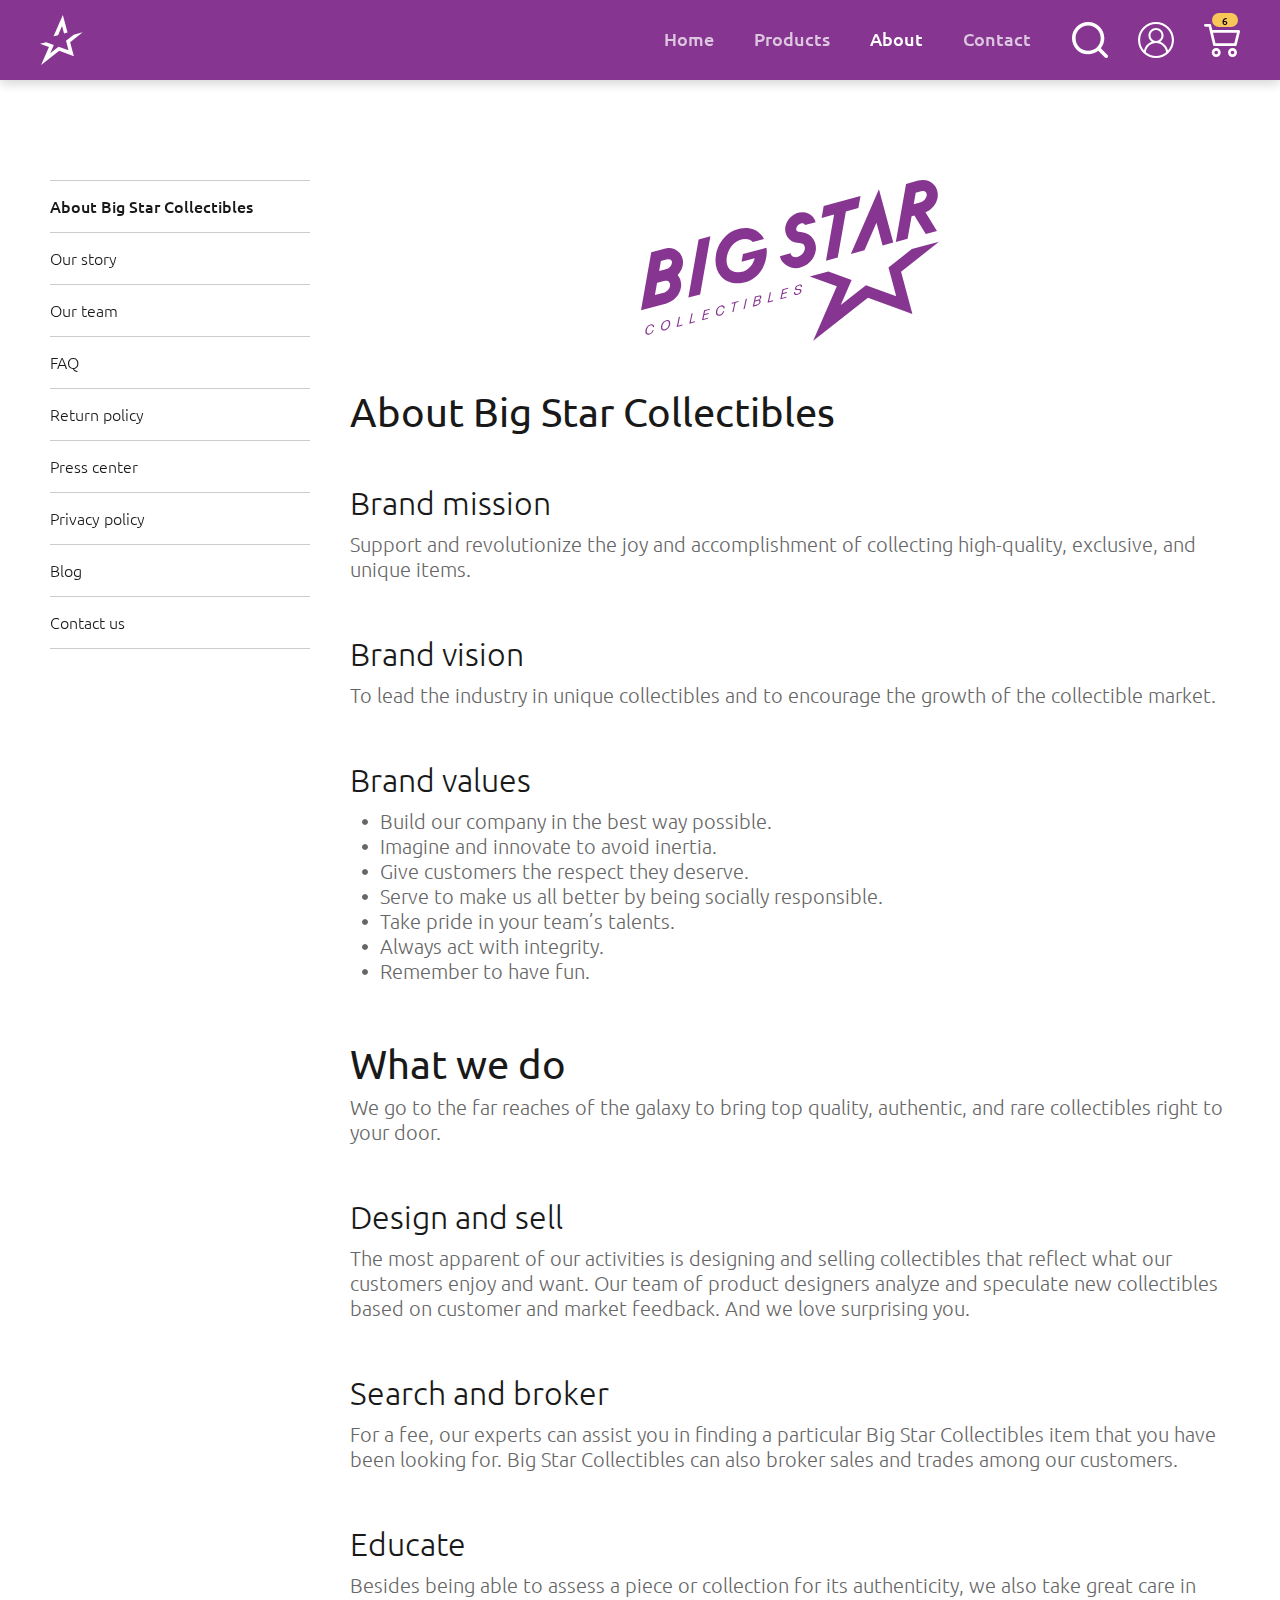
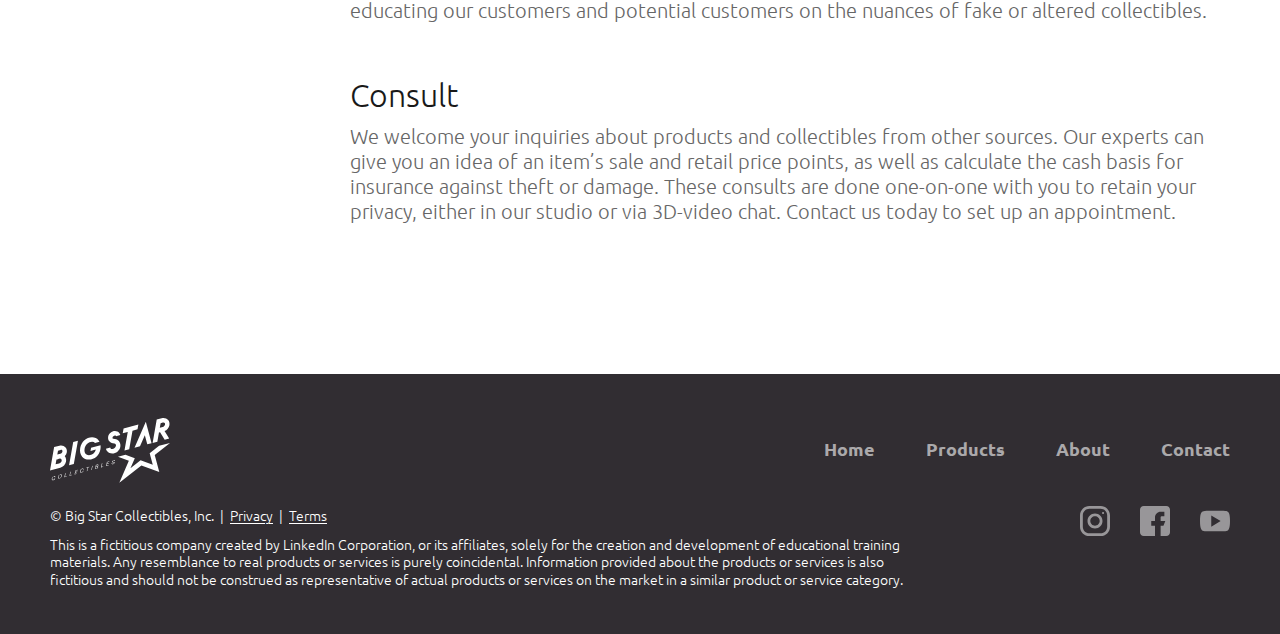
==== About.html @ ff64e066 "Updates the links to the renamed About page" ====
<!DOCTYPE html>
<html lang="en">
  <head>
    <meta charset="utf-8">
    <meta name="viewport" content="width=device-width, initial-scale=1, shrink-to-fit=no">
    <meta name="description" content="Big Star Collectibles provides unique, high-quality, authentic collectible items.">
    <title>About Big Star Collectibles | Big Star Collectibles</title>

    <!-- stylesheets -->
    <link rel="preconnect" href="https://fonts.googleapis.com">
    <link rel="preconnect" href="https://fonts.gstatic.com" crossorigin>
    <link rel="stylesheet" href="https://fonts.googleapis.com/css2?family=Ubuntu:ital,wght@0,300;0,400;0,500;0,700;1,500;1,700&family=Roboto:wght@700&display=swap">
    <link rel="stylesheet" href="css/plugins.css">
    <link rel="stylesheet" href="css/common.css?ver=2209301853">
    <link rel="stylesheet" href="css/about.css?ver=2209161253">
  </head>
  <body>

    <div id="skip">
      <a href="#main">Skip to main content</a>
    </div>

    <header id="banner">
      <a href="index.html"><img src="images/logomark-big-star-white.svg" width="43" height="50" alt="Big Star Collectibles"></a>
      <nav aria-label="Site">
        <ul>
          <li><a href="index.html">Home</a></li>
          <li>
            <a href="Product-List.html">Products</a>
            <div class="wrapper">
              <figure>
                <figcaption>Characters</figcaption>
                <ul>
                  <li><a href="Characters-by-Collection.html">All characters <span class="arrow" aria-hidden="true">&rarr;</span></a></li>
                  <li><a href="Characters-by-Collection.html">Binaryville</a></li>
                  <li><a href="Characters-by-Collection.html">Lil’ Monsters</a></li>
                  <li><a href="Characters-by-Collection.html">Stargazers</a></li>
                  <li><a href="Characters-by-Collection.html">Tech Heroes</a></li>
                </ul>
              </figure>
              <figure>
                <figcaption>Products</figcaption>
                <ul>
                  <li><a href="Product-List.html">All products <span class="arrow" aria-hidden="true">&rarr;</span></a></li>
                  <li><a href="Product-List.html">Aprons</a></li>
                  <li><a href="Product-List.html">Framed Art</a></li>
                  <li><a href="Product-List.html">Hats</a></li>
                  <li><a href="Product-List.html">Mugs</a></li>
                  <li><a href="Product-List.html">Notebooks</a></li>
                  <li><a href="Product-List.html">Pillows</a></li>
                  <li><a href="Product-List.html">Tote Bags</a></li>
                  <li><a href="Product-List.html">Trading Cards</a></li>
                  <li><a href="Product-List.html">Tshirts</a></li>
                </ul>
              </figure>
              <figure>
                <figcaption>Gifts by price</figcaption>
                <ul>
                  <li><a href="#">Under $20</a></li>
                  <li><a href="#">$20 – $30</a></li>
                  <li><a href="#">$30 – $40</a></li>
                  <li><a href="#">$40 – $50</a></li>
                  <li><a href="#">Over $50</a></li>
                </ul>
              </figure>
            </div><!-- / .wrapper -->
          </li>
          <li>
            <a href="About.html" aria-current="true">About</a>
            <div class="wrapper">
              <figure>
                <figcaption>About Big Star Collectibles</figcaption>
                <ul>
                  <li><a href="About.html" aria-current="page">About us</a></li>
                  <li><a href="#">Our story</a></li>
                  <li><a href="#">Our team</a></li>
                  <li><a href="#">FAQ</a></li>
                  <li><a href="#">Return policy</a></li>
                  <li><a href="#">Press center</a></li>
                  <li><a href="#">Privacy policy</a></li>
                  <li><a href="#">Blog</a></li>
                  <li><a href="Contact-Us.html">Contact us</a></li>
                  <li>
                    <figure>
                      <figcaption>Follow us</figcaption>
                      <ul>
                        <li>
                          <a href="#" target="_blank">
                            <svg width="24" height="24" viewBox="0 0 24 24" role="img">
                              <title>Instagram</title>
                              <path aria-hidden="true" d="M16.5 0H7.5C3.35625 0 0 3.35625 0 7.5V16.5C0 20.6438 3.35625 24 7.5 24H16.5C20.6438 24 24 20.6438 24 16.5V7.5C24 3.35625 20.6438 0 16.5 0ZM21.75 16.5C21.75 19.3875 19.3875 21.75 16.5 21.75H7.5C4.6125 21.75 2.25 19.3875 2.25 16.5V7.5C2.25 4.6125 4.6125 2.25 7.5 2.25H16.5C19.3875 2.25 21.75 4.6125 21.75 7.5V16.5ZM12 6C8.68125 6 6 8.68125 6 12C6 15.3188 8.68125 18 12 18C15.3188 18 18 15.3188 18 12C18 8.68125 15.3188 6 12 6ZM12 15.75C9.9375 15.75 8.25 14.0625 8.25 12C8.25 9.9375 9.9375 8.25 12 8.25C14.0625 8.25 15.75 9.9375 15.75 12C15.75 14.0625 14.0625 15.75 12 15.75ZM19.2562 5.55C19.2562 6 18.9 6.35625 18.45 6.35625C18 6.35625 17.6437 6 17.6437 5.55C17.6437 5.1 18 4.74375 18.45 4.74375C18.9 4.74375 19.2562 5.1 19.2562 5.55Z" stroke-width="0" />
                            </svg>
                          </a>
                        </li>
                        <li>
                          <a href="#" target="_blank">
                            <svg width="24" height="24" viewBox="0 0 24 24" role="img">
                              <title>Facebook</title>
                              <path aria-hidden="true" d="M21 0H3C1.35 0 0 1.35 0 3V21C0 22.65 1.35 24 3 24H12V15.75H9V12H12V9C12 6.50625 14.0062 4.5 16.5 4.5H19.5V8.25H18C17.175 8.25 16.5 8.175 16.5 9V12H20.25L18.75 15.75H16.5V24H21C22.65 24 24 22.65 24 21V3C24 1.35 22.65 0 21 0Z" stroke-width="0" />
                            </svg>
                          </a>
                        </li>
                        <li>
                          <a href="#" target="_blank">
                            <svg width="24" height="24" viewBox="0 0 24 18" role="img">
                              <title>YouTube</title>
                              <path aria-hidden="true" d="M23.0048 2.36448C22.348 1.20111 21.6537 0.9947 20.2089 0.919644C18.7641 0.807059 15.1426 0.769531 12.009 0.769531C8.87541 0.769531 5.25394 0.807059 3.82787 0.90088C2.38304 0.9947 1.67 1.20111 1.01326 2.36448C0.337753 3.50909 0 5.51684 0 9.02573C0 12.5158 0.337753 14.5236 1.01326 15.6682C1.67 16.8316 2.38304 17.038 3.80911 17.1318C5.25394 17.2256 8.87541 17.2819 12.009 17.2819C15.1426 17.2819 18.7641 17.2256 20.1901 17.1506C21.635 17.0568 22.3293 16.8503 22.986 15.687C23.6615 14.5424 23.9993 12.5346 23.9993 9.04449C24.018 5.51684 23.6803 3.50909 23.0048 2.36448ZM9.00676 13.5291V4.52235L16.5124 9.02573L9.00676 13.5291Z" stroke-width="0" />
                            </svg>
                          </a>
                        </li>
                      </ul>
                    </figure>
                  </li>
                </ul>
              </figure>
            </div><!-- / .wrapper -->
          </li>
          <li><a href="Contact-Us.html">Contact</a></li>
        </ul>
        <button type="button"><img src="images/icon-menu.svg" width="30" height="24" alt="Site Navigation Panel"></button>
      </nav>
      <div id="search-widget">
        <button type="button" aria-expanded="false" aria-controls="search-popup"><img src="images/icon-search-white.svg" width="36" height="36" alt="Search Form"></button>
        <div id="search-popup" aria-hidden="true">
          <form method="post" role="search">
            <input type="search" aria-label="Enter product name" placeholder="Search&hellip;" tabindex="-1" required>
            <button type="submit" tabindex="-1">Search</button>
          </form>
          <button type="button" tabindex="-1"><img src="images/icon-xmark.svg" width="26" height="26" alt="Close"></button>
        </div>
      </div><!-- / #search-widget -->
      <a href="#"><img src="images/icon-user-v01-white.svg" width="36" height="36" alt="Account"></a>
      <button type="button">
        <img src="images/icon-shopping-cart-v01-white.svg" width="36" height="33" alt="Cart Panel">
        <span class="visually-hidden">(</span><span class="num">6</span> <span class="visually-hidden">items)</span>
      </button>
    </header>

    <main id="main">

      <div id="wrapper-about">

        <section id="about">
          <img src="images/logo-big-star-H-purple.svg" width="298" alt="Logo of Big Star Collectibles">
          <h1>About Big Star Collectibles</h1>
          <section>
            <h2>Brand mission</h2>
            <p>Support and revolutionize the joy and accomplishment of collecting high-quality, exclusive, and unique items.</p>
          </section>
          <section>
            <h2>Brand vision</h2>
            <p>To lead the industry in unique collectibles and to encourage the growth of the collectible market.</p>
          </section>
          <section>
            <h2>Brand values</h2>
            <ul>
              <li>Build our company in the best way possible.</li>
              <li>Imagine and innovate to avoid inertia.</li>
              <li>Give customers the respect they deserve.</li>
              <li>Serve to make us all better by being socially responsible.</li>
              <li>Take pride in your team’s talents.</li>
              <li>Always act with integrity.</li>
              <li>Remember to have fun.</li>
            </ul>
          </section>
          <h1>What we do</h1>
          <p>We go to the far reaches of the galaxy to bring top quality, authentic, and rare collectibles right to your door.</p>
          <section>
            <h2>Design and sell</h2>
            <p>The most apparent of our activities is designing and selling collectibles that reflect what our customers enjoy and want. Our team of product designers analyze and speculate new collectibles based on customer and market feedback. And we love surprising you.</p>
          </section>
          <section>
            <h2>Search and broker</h2>
            <p>For a fee, our experts can assist you in finding a particular Big Star Collectibles item that you have been looking for. Big Star Collectibles can also broker sales and trades among our customers.</p>
          </section>
          <section>
            <h2>Educate</h2>
            <p>Besides being able to assess a piece or collection for its authenticity, we also take great care in educating our customers and potential customers on the nuances of fake or altered collectibles.</p>
          </section>
          <section>
            <h2>Consult</h2>
            <p>We welcome your inquiries about products and collectibles from other sources. Our experts can give you an idea of an item’s sale and retail price points, as well as calculate the cash basis for insurance against theft or damage. These consults are done one-on-one with you to retain your privacy, either in our studio or via 3D-video chat. Contact us today to set up an appointment.</p>
          </section>
        </section><!-- / #about -->

        <nav aria-label="Category">
          <ul>
            <li><a href="About.html" aria-current="page">About Big Star Collectibles</a></li>
            <li><a href="#">Our story</a></li>
            <li><a href="#">Our team</a></li>
            <li><a href="#">FAQ</a></li>
            <li><a href="#">Return policy</a></li>
            <li><a href="#">Press center</a></li>
            <li><a href="#">Privacy policy</a></li>
            <li><a href="#">Blog</a></li>
            <li><a href="Contact-Us.html">Contact us</a></li>
          </ul>
        </nav>

      </div><!-- / #wrapper-about -->

    </main>

    <footer id="continfo">
      <nav aria-label="Supplementary">
        <ul>
          <li><a href="index.html">Home</a></li>
          <li><a href="Product-List.html">Products</a></li>
          <li><a href="About.html">About</a></li>
          <li><a href="Contact-Us.html">Contact</a></li>
        </ul>
      </nav>
      <figure>
        <figcaption>Follow us</figcaption>
        <ul>
          <li><a href="#" target="_blank"><img src="images/icon-instagram-white.svg" width="30" height="30" alt="Instagram"></a></li>
          <li><a href="#" target="_blank"><img src="images/icon-facebook-white.svg" width="30" height="30" alt="Facebook"></a></li>
          <li><a href="#" target="_blank"><img src="images/icon-youtube-white.svg" width="30" height="30" alt="YouTube"></a></li>
        </ul>
      </figure>
      <img src="images/logo-big-star-H.svg" width="120" height="65" alt="Logo of Big Star Collectibles">
      <p><small>&copy; Big Star Collectibles, Inc. &nbsp;|&nbsp; <a href="#">Privacy</a> &nbsp;|&nbsp; <a href="#">Terms</a></small></p>
      <p><small>This is a fictitious company created by LinkedIn Corporation, or its affiliates, solely for the creation and development of educational training materials. Any resemblance to real products or services is purely coincidental. Information provided about the products or services is also fictitious and should not be construed as representative of actual products or services on the market in a similar product or service category.</small></p>
    </footer>

    <div id="nav-panel" role="dialog" aria-modal="true" aria-label="Site Navigation Panel">
      <button type="button"><img src="images/icon-xmark.svg" width="26" height="26" alt="Close"></button>
      <div id="search-widget-mobile">
        <button type="button" aria-expanded="false" aria-controls="search-popup-mobile" aria-label="Search Form">
          <img src="images/icon-search-dark.svg" width="22" height="22" alt="">
          Search
        </button>
        <div id="search-popup-mobile" aria-hidden="true">
          <form method="post" role="search">
            <input type="search" aria-label="Enter product name" placeholder="Search&hellip;" tabindex="-1" required>
            <button type="submit" tabindex="-1"><img src="images/icon-arrow-right-grape.svg" width="17" height="14" alt="Search"></button>
          </form>
        </div>
      </div><!-- / #search-widget-mobile -->
      <a href="#">
        <img src="images/icon-user-v01-dark.svg" width="22" height="22" alt="">
        Account
      </a>
      <a href="Cart.html">
        <img src="images/icon-shopping-cart-v01-dark.svg" width="22" height="21" alt="">
        Cart <small>(6 items)</small>
      </a>
    </div><!-- / #nav-panel -->

    <div id="cart-panel" role="dialog" aria-modal="true" aria-labelledby="label-cart-panel">
      <button type="button"><img src="images/icon-xmark.svg" width="16" height="16" alt="Close"></button>
      <h1 id="label-cart-panel">My Shopping Cart <small>(6 items)</small></h1>
      <table>
        <thead>
          <tr>
            <th>Image</th>
            <th>Name</th>
            <th>Details</th>
            <th>Quantity</th>
            <th>Unit Price</th>
            <th>Total</th>
            <th>Action</th>
          </tr>
        </thead>
        <tbody>
          <tr>
            <td class="image"><a href="Product-Detail.html" role="presentation" tabindex="-1"><img src="images/products/binaryville-mug-dolores-white.svg" alt="A white Delores mug" style="padding: 0 10%;"></a></td>
            <td class="name"><a href="Product-Detail.html">Delores Mug</a></td>
            <td class="dets">Color: White</td>
            <td class="qty">4</td>
            <td class="unit">$16.00</td>
            <td class="total">$64.00</td>
            <td class="action"><button type="button"><img src="images/icon-xmark.svg" width="12" height="12" alt="Remove"></button></td>
          </tr>
          <tr>
            <td class="image"><a href="Product-Detail.html" role="presentation" tabindex="-1"><img src="images/products/binaryville-hat-dolores-black.svg" alt="A black Delores hat" style="padding: 0 7.5%;"></a></td>
            <td class="name"><a href="Product-Detail.html">Delores Hat</a></td>
            <td class="dets">Color: Black</td>
            <td class="qty">1</td>
            <td class="unit">$30.00</td>
            <td class="total">$30.00</td>
            <td class="action"><button type="button"><img src="images/icon-xmark.svg" width="12" height="12" alt="Remove"></button></td>
          </tr>
          <tr>
            <td class="image"><a href="Product-Detail.html" role="presentation" tabindex="-1"><img src="images/products/stargazers-tote-charmaine.svg" alt="A white Charmaine tote bag" style="padding: 0 8.75%;"></a></td>
            <td class="name"><a href="Product-Detail.html">Charmaine Tote Bag</a></td>
            <td class="dets"></td>
            <td class="qty">1</td>
            <td class="unit">$18.50</td>
            <td class="total">$18.50</td>
            <td class="action"><button type="button"><img src="images/icon-xmark.svg" width="12" height="12" alt="Remove"></button></td>
          </tr>
        </tbody>
        <tfoot>
          <tr>
            <td colspan="7">Subtotal $112.50</td>
          </tr>
        </tfoot>
      </table>
      <footer>
        <a href="Cart.html" class="button lg bordered violet">See cart</a>
        <a href="#" class="button lg solid gold">Checkout now</a>
        <p>or <a role="button" tabindex="0">continue shopping</a></p>
      </footer>
    </div><!-- / #cart-panel -->

    <script src="js/plugins.js?ver=2209212222"></script>
    <script src="js/main.js?ver=2209301853"></script>

  </body>
</html>
---- css/common.css ----
/*-----------------------------------------------------

    Title :  Big Star Collectibles
    Usage :  common styles
    Edited:  2022-09-30

-------------------------------------------------------

    1. reset
    2. variables
    3. default
       3.1. typography
       3.2. utilities
       3.3. buttons
       3.4. modal dialog
       3.5. form elements
       3.6. breadcrumb
       3.7. product list
       3.8. rating
       3.9. radio menu widget
       3.10. character list
    4. containers
    5. skip link
    6. banner
       6.1. My Shopping Cart panel
    7. main content
       7.1. products
    8. content info
    9. responsive (1024px)
   10. responsive ( 991px)
   11. responsive ( 767px)

-------------------------------------------------------*/



/*  1. reset
-------------------------------------------------------*/

* {
  margin: 0;
  padding: 0;
  box-sizing: border-box;
  transition-property: visibility, opacity, color, text-decoration-color, background-color, border-color, box-shadow;
  transition-duration: var(--trans-dur);
}

svg {
  transition-property: fill, stroke;
}

html {
  font-size: 62.5%;
  line-height: 1.25;
}

h1, h2, h3, h4, h5, h6,
input, select, button, textarea,
small {
  font-size: 100%;
}

::marker {
  color: transparent;
  font-size: 0;
}

img, svg, video, iframe {
  max-width: 100%;
}

img, fieldset, iframe {
  border-width: 0;
}

table {
  border-collapse: collapse;
  border-spacing: 0;
}

input, select, textarea, button {
  color: inherit;
  font-weight: inherit;
  line-height: inherit;
  font-family: inherit;
  text-transform: inherit;
  background-color: transparent;
  border-width: 0;
  border-radius: 0;
}

::-webkit-search-cancel-button,
::-webkit-outer-spin-button,
::-webkit-inner-spin-button {
  -webkit-appearance: none;
}

input[type="number"] {
  -moz-appearance: textfield;
}

select {
  -webkit-appearance: none;
     -moz-appearance: none;
          appearance: none;
  cursor: pointer;
}

@-moz-document url-prefix() {
select {
  text-indent: -2px;
}
}

textarea {
  -webkit-appearance: none;
  overflow: auto;
  resize: vertical;
  border-radius: 0;
}

button {
  cursor: pointer;
  overflow: visible;
}



/*  2. variables
-------------------------------------------------------*/

html {
  --dist-min-cont-edge: 20px;
  --width-content: 1180px;
  --width-gutter: 20px;
  --padding-inline-center-content: max(var(--dist-min-cont-edge), (100% - var(--width-content)) / 2);
  --width-center-section: min(var(--width-content), 100% - var(--dist-min-cont-edge) * 2);
  --color-body: #666;
  --color-gold: #f9c658;
  --color-grape: #733682;
  --color-purpleviolet: #863690;
  --color-violet: #2E1760;
  --color-dark: #191919;
  --color-gray: #666;
  --color-silver: #999;
  --color-whitesmoke: #f5f5f5;
  --color-heading: var(--color-dark);
  --color-link-static: var(--color-purpleviolet);
  --color-link-hover: var(--color-purpleviolet);
  --color-danger: #c00;
  --color-border: #ccc;
  --color-inactive: #767676;
  --text-deco-line: underline;
  --text-deco-color-static: transparent;
  --text-deco-color-hover: currentColor;
  --color-link-background-hover: #EAE1EC;
  --color-placeholder: #666;
  --font-body: Ubuntu, sans-serif;
  --trans-dur: 250ms;
}



/*  3. default
-------------------------------------------------------*/

.no-outline {
  outline-style: none;
}

[aria-hidden="true"].arrow {
  font-weight: 400;
  font-family: Tahoma;
}

.button > [aria-hidden="true"].arrow::before {
  content: "\00a0";
}



/*  3.1. typography
-------------------------------------------------------*/


body {
  color: var(--color-body);
  font-weight: 300;
  font-family: var(--font-body);
}

h1, h2, h3, h4, h5, h6, dt {
  color: var(--color-heading);
}

a {
  cursor: pointer;
  color: var(--color-link-static);
  text-decoration-thickness: 1px;
  text-decoration-line: var(--text-deco-line);
  text-decoration-color: var(--text-deco-color-static);
  text-underline-offset: 0.138em;
}

a:is(:hover, :focus) {
  color: var(--color-link-hover);
  text-decoration-color: var(--text-deco-color-hover);
  background-color: var(--color-link-background-hover);
}

::placeholder {
  opacity: 1;
  color: var(--color-placeholder);
}



/*  3.2. utilities
-------------------------------------------------------*/

.visually-hidden {
  position: absolute;
  top: -5000px;
  left: -5000px;
  width: 1px;
  height: 1px;
  overflow: hidden;
}



/*  3.3. buttons
-------------------------------------------------------*/

.button {
  flex-shrink: 0;
  display: inline-flex;
  justify-content: center;
  align-items: center;
  padding: 0 1.6rem;
  height: 46px;
  font-weight: 400;
  font-size: 2rem;
  text-decoration-line: none;
  border-radius: 4px;
  text-align: center;
}

.button.lg {
  font-weight: 700;
  font-size: 2.2rem;
  height: 60px;
}


/*  solid  */

:where(.button).solid {
  background-color: var(--color-background-static);
}

.button:is(:hover, :focus, .active).solid {
  background-color: var(--color-background-hover);
}


/*  solid - gold  */

.button.solid.gold {
  --color-background-static: var(--color-gold);
  --color-background-hover: #E5B244;
  color: var(--color-dark);
}


/*  solid - white  */

.button.solid.white {
  --color-background-static: #fff;
  --color-background-hover: #EBEBEB;
  color: var(--color-dark);
}


/*  bordered  */

:where(.button).bordered {
  background-color: transparent;
}

.button:is(:hover, :focus, .active).bordered {
  background-color: var(--color-background-hover);
}


/*  bordered - grape  */

:where(.button.bordered).grape {
  --color-background-hover: var(--color-whitesmoke);
  color: var(--color-grape);
  border: 1px solid var(--color-grape);
}


/*  bordered - violet  */

:where(.button.bordered).violet {
  --color-background-hover: var(--color-whitesmoke);
  color: var(--color-purpleviolet);
  border: 1px solid var(--color-purpleviolet);
}



/*  3.4. modal dialog
-------------------------------------------------------*/

.dialog-backdrop {
  position: fixed;
  top: 0;
  left: 0;
  z-index: 99;
  display: flex;
  justify-content: center;
  align-items: center;
  padding: var(--dist-min-cont-edge);
  opacity: 0;
  width: 100%;
  height: 100%;
  overflow: auto;
  pointer-events: none;
  background-color: rgba(0, 0, 0, 0.4);
}

.dialog-backdrop.active {
  opacity: 1;
  pointer-events: auto;
}

:not(.dialog-backdrop) > [role="dialog"] {
  display: none !important;
}

.dialog-backdrop > div {
  margin: auto;
}



/*  3.5. form elements
-------------------------------------------------------*/

legend {
  margin-bottom: 1.2rem;
  font-size: 1.6rem;
}

.invalid-inside > legend {
  position: absolute;
  left: -5000px;
}

.invalid-inside {
  display: flex;
  flex-direction: column;
  align-items: flex-start;
}

[type="radio"] {
  position: absolute;
  -webkit-appearance: none;
          appearance: none;
  margin-top: 0.2rem;
  pointer-events: none;
  width: 22px;
  height: 22px;
  border-radius: 50%;
}

[type="checkbox"] {
  position: absolute;
  -webkit-appearance: none;
          appearance: none;
  margin-top: 0.2rem;
  pointer-events: none;
  width: 22px;
  height: 22px;
  border-radius: 3.5px;
}

form label,
.error-message {
  cursor: default;
  font-size: 1.6rem;
}

form :is([type="radio"], [type="checkbox"]) + label {
  position: relative;
  display: inline-flex;
  column-gap: 16px;
  cursor: pointer;
  font-size: 2rem;
  line-height: 1.25;
}

.invalid-inside > label {
  position: absolute;
  left: -5000px;
}

form [type="radio"] + label::before {
  content: "";
  position: relative;
  top: 0.2rem;
  flex-shrink: 0;
  padding: 2px;
  box-sizing: border-box;
  width: 22px;
  height: 22px;
  background-clip: content-box;
  border: 1px solid var(--color-border);
  border-radius: 50%;
  transition-property: background-color, border-color;
  transition-duration: var(--trans-dur);
}

form [type="radio"]:checked + label::before {
  background-color: var(--color-purpleviolet);
}

form [type="radio"]:not(:checked) + label:hover::before {
  border-color: var(--color-gray);
}

form [type="checkbox"] + label > svg {
  position: relative;
  top: 0.2rem;
  flex-shrink: 0;
  border-radius: 3.5px;
}

form [type="checkbox"] + label > svg > rect {
  stroke: var(--color-border);
  fill: transparent;
  transition-property: stroke, fill;
}

form [type="checkbox"]:checked + label > svg > rect {
  stroke: var(--color-purpleviolet);
  fill: var(--color-purpleviolet);
}

form [type="checkbox"]:not(:checked) + label:hover > svg > rect {
  stroke: var(--color-gray);
}

form [type="checkbox"] + label > svg > path {
  stroke-width: 0;
  fill: #fff;
}

:is(label, legend) > [aria-hidden="true"] {
  color: var(--color-danger);
}

.invalid-inside > .error-message {
  order: -1;
  margin-top: 0 !important;
  color: var(--color-danger);
}

.invalid-inside > .error-message + .error-message {
  position: absolute;
  left: -5000px;
}

fieldset.invalid-inside > .error-message {
  margin-bottom: 1.2rem;
}

.single-line {
  position: relative;
  display: flex;
  margin-top: 1.2rem;
  width: 100%;
}

.single-line > input {
  display: block;
  padding: 0 20px;
  width: 100%;
  height: 60px;
  color: var(--color-dark);
  font-size: 2rem;
  border: 1px solid var(--color-border);
  border-radius: 6px;
}

.single-line > select {
  display: block;
  padding: 0 20px;
  width: 100%;
  height: 60px;
  color: var(--color-dark);
  font-size: 2rem;
  border: 1px solid var(--color-border);
  border-radius: 6px;
}

.single-line > select.placeholder-shown {
  color: inherit;
}

.single-line > select + svg {
  position: absolute;
  top: calc(50% - 6px);
  right: 20px;
  pointer-events: none;
  fill: var(--color-body);
}

.single-line > select:is(:hover, :focus) + svg {
  fill: var(--color-purpleviolet);
}

textarea {
  display: block;
  margin-top: 1.2rem;
  padding: 16px 20px;
  width: 100%;
  min-height: 220px;
  color: var(--color-dark);
  font-size: 2rem;
  border: 1px solid var(--color-border);
  border-radius: 6px;
}

.invalid-inside [aria-invalid="true"] {
  padding-right: 19px;
  padding-left: 19px;
  background-color: #FFE9F1;
  border-width: 2px;
  border-color: var(--color-danger);
}

.qty-widget {
  display: inline-flex;
  align-items: center;
}

.qty-widget > svg {
  -webkit-user-select: none;
      -ms-user-select: none;
          user-select: none;
  position: relative;
  top: 0.1rem;
  cursor: pointer;
  fill: #ccc;
  stroke: #ccc;
}

.qty-widget > svg:hover {
  fill: var(--color-purpleviolet);
  stroke: var(--color-purpleviolet);
}

.qty-widget > input {
  width: 50px;
  height: 28px;
  color: var(--color-dark);
  font-size: 2.2rem;
  text-align: center;
}



/*  3.6. breadcrumb
-------------------------------------------------------*/

main > nav[aria-label="Breadcrumb"] {
  margin: 0 auto;
  padding-top: 80px;
  width: var(--width-center-section);
}

[aria-label="Breadcrumb"] > ol {
  --color-link-static: var(--color-body);
  display: flex;
  cursor: default;
  font-weight: 400;
  font-size: 1.4rem;
}

[aria-label="Breadcrumb"] li > span[aria-hidden]::after {
  content: "\00a0";
}



/*  3.7. product list
-------------------------------------------------------*/

.prod-list {
  --color-link-hover: var(--color-heading);
  --color-link-background-hover: transparent;
  --text-deco-line: none;
  display: grid;
  grid-template-columns: repeat(auto-fit, minmax(250px, 1fr));
  gap: 59px 20px;
}

.prod-list > div {
  display: flex;
  flex-direction: column;
  transform: scale(1);
}

.prod-list dt {
  --color-link-static: var(--color-heading);
  margin: 1.2rem 0 1.1rem;
  font-weight: 400;
  font-size: 2rem;
}

.prod-list dt + dd { /* thumbnail */
  order: -1;
  width: 100%;
}

.prod-list dt + dd > a {
  position: relative;
  display: block;
  padding-top: 100%;
  width: 100%;
  overflow: hidden;
  background-color: var(--color-whitesmoke);
  border-radius: 6px;
}

.prod-list dt + dd > a::before {
  content: "";
  position: fixed;
  top: 0;
  left: 0;
  z-index: 1;
  width: 100%;
  height: 100%;
}

.prod-list a > img {
  position: absolute;
  top: 0;
  left: 0;
  width: 100%;
  height: 100%;
}

.prod-list dt + dd > a::after {
  content: "";
  position: absolute;
  top: 0;
  left: 0;
  box-sizing: border-box;
  opacity: 0;
  width: 100%;
  height: 100%;
  border: 1px solid var(--color-purpleviolet);
  border-radius: 6px;
  transition-property: opacity;
  transition-duration: var(--trans-dur);
}

.prod-list > div:is(:hover, :focus-within) dt + dd > a::after {
  opacity: 1;
}

.prod-list .offer {
  order: 5;
  margin-top: 1.3rem;
  color: var(--color-dark);
  font-weight: 300;
  font-size: 2.6rem;
}

.prod-list .desc {
  display: -webkit-box;
  -webkit-box-orient: vertical;
  -webkit-line-clamp: 3;
  margin: 1.2rem 0 auto;
  overflow: hidden;
  font-size: 1.6rem;
}



/*  3.8. rating
-------------------------------------------------------*/

.rating {
  display: flex;
  font-weight: 400;
  font-size: 1.3rem;
}

.rating > img {
  position: relative;
  top: 0.1rem;
  margin-right: 5px;
}

.rating > :nth-last-of-type(2) + img {
  margin-right: 10px;
}

.rating > img.nonscoring {
  opacity: 0.3;
}

.rating > a {
  margin-left: 1.4rem;
}



/*  3.9. radio menu widget
-------------------------------------------------------*/

.radio-menu-widget > [role="menu"]:not([tabindex="-1"]) {
  display: none;
}



/*  3.10. character list
-------------------------------------------------------*/

.char-list {
  display: grid;
  grid-template-columns: repeat(auto-fit, minmax(250px, 1fr));
  gap: 20px;
}

.char-list > div {
  position: relative;
  display: flex;
  flex-direction: column;
  align-items: center;
  padding: 20px;
  line-height: 1.149;
  text-align: center;
  border-radius: 6px;
}

.char-list > div:is(:hover, :focus-within) {
  background-color: #EBEBEB;
}

.char-list dt {
  margin-top: 2.1rem;
  font-weight: 700;
  font-size: 2rem;
}

.char-list .title {
  margin: 0 -21px;
  font-weight: 400;
  font-size: 2rem;
}

.char-list .avatar {
  order: -1;
  display: flex;
  justify-content: center;
}

.char-list .desc {
  display: none;
}

.char-list dd > a {
  --color-link-background-hover: transparent;
  position: absolute;
  top: 0;
  left: 0;
  width: 100%;
  height: 100%;
  overflow: hidden;
  text-indent: -5000px;
}

.char-list .modal-opener {
  --color-background-hover: #fff;
  position: absolute;
  top: 175px;
  margin-left: -71px;
  width: 142px;
  opacity: 0;
  background-color: #fff;
}

.char-list > div:is(:hover, :focus-within) .modal-opener {
  opacity: 1;
}

#quick-view {
  position: relative;
  display: flex;
  padding: 60px;
  width: min(980px, 100%);
  min-height: 500px;
  background-color: #fff;
  border-radius: 6px;
  filter: drop-shadow(0 10px 40px rgba(0, 0, 0, 0.4));
}

#quick-view > button { /* Close */
  position: absolute;
  top: 20px;
  right: 20px;
  display: flex;
  opacity: 0.9;
}

#quick-view > :nth-of-type(1).wrapper {
  width: 440px;
}

#quick-view h1 {
  font-weight: 400;
  font-size: 6rem;
}

#quick-view header > p {
  margin-top: 0.2rem;
  font-size: 2rem;
}

#quick-view .wrapper > p {
  margin-top: 1.1rem;
  font-size: 1.6rem;
}

#quick-view .button {
  margin-top: 4rem;
  min-width: 290px;
}

#quick-view > :nth-of-type(2).wrapper {
  display: flex;
  justify-content: center;
  align-items: center;
  padding: 0 20px 0 60px;
  width: calc(100% - 440px);
  height: 380px;
}

#quick-view > :nth-of-type(2).wrapper > img {
  max-width: 100%;
  max-height: 100%;
}



/*  4. containers
-------------------------------------------------------*/

html,
body {
  -webkit-text-size-adjust: none;
     -moz-text-size-adjust: none;
          text-size-adjust: none;
}



/*  5. skip link
-------------------------------------------------------*/

#skip {
  --text-deco-line: none;
  position: fixed;
  top: 50%;
  left: 0;
  z-index: 3000;
  width: 100%;
  height: 0;
  pointer-events: none;
  font-size: 0;
  text-align: center;
}

#skip > a {
  display: inline-block;
  opacity: 0;
  margin-top: -1em;
  padding: 8px 14px;
  color: var(--color-dark);
  font-weight: 400;
  font-size: 2rem;
  background-color: #fff;
  border: 1px solid var(--color-border);
  box-shadow: 0 0 5px rgba(0, 0, 0, 0.5);
}

#skip > a:is(:focus, :active) {
  opacity: 1;
  pointer-events: auto;
}



/*  6. banner
-------------------------------------------------------*/

#banner {
  --text-deco-line: none;
  --color-link-background-hover: transparent;
  position: relative;
  z-index: 10;
  display: flex;
  align-items: center;
  column-gap: 10px;
  padding: 0 30px 0 40px;
  min-height: 80px;
  background-color: var(--color-purpleviolet);
  box-shadow: 0 4px 10px rgba(0, 0, 0, 0.16);
}

#banner > a {
  position: relative;
  display: flex;
}

#banner nav {
  align-self: stretch;
  display: flex;
  margin: 0 1px 0 auto;
}

#banner nav::before {
  content: "";
  position: absolute;
  top: 100%;
  left: 0;
  opacity: var(--opacity-wrapper-bg, 0);
  width: 100%;
  height: var(--height-wrapper-bg);
  pointer-events: none;
  background-color: rgba(255, 255, 255, 0.96);
  box-shadow: 0 4px 10px rgba(0, 0, 0, 0.16);
  transition-property: opacity, height;
  transition-duration: var(--trans-dur);
}

#banner nav > ul {
  display: flex;
}

#banner nav > ul > li {
  display: flex;
}

#banner nav > ul > li > a {
  --pos-left-bottom-bar: 1rem;
  --width-bottom-bar: calc(100% - 2rem);
  --color-link-static: rgba(255, 255, 255, 0.72);
  --color-link-hover: #fff;
  position: relative;
  display: flex;
  align-items: center;
  padding: 0 2rem 0.1rem;
  font-weight: 500;
  font-size: 1.8rem;
}

#banner nav > ul > li:is(:hover, :focus-within, .active) > a:not(:only-child) {
  color: var(--color-link-hover);
}

#banner nav > ul > li > a[aria-current] {
  color: var(--color-link-hover);
}

#banner nav > ul > li > a:not(:only-child)::before,
#banner nav ~ a::before,
:is(#banner, #search-widget) > button::before {
  content: "";
  position: absolute;
  bottom: 0;
  left: var(--pos-left-bottom-bar, 0);
  opacity: 0;
  width: var(--width-bottom-bar, 100%);
  border-top: 5px solid #fff;
  transition-property: opacity;
  transition-duration: var(--trans-dur);
}

#banner nav ~ a:is(:hover, :focus)::before,
:is(#banner, #search-widget) > button:is(:hover, :focus)::before {
  opacity: 1;
}

#banner nav > ul > li.active > a:not(:only-child)::before {
  opacity: 1;
}

#banner nav li > .wrapper {
  position: absolute;
  top: 100%;
  left: 0;
  display: flex;
  justify-content: flex-end;
  column-gap: var(--width-gutter);
  opacity: 0;
  padding: 30px var(--padding-inline-center-content) 34px;
  width: 100%;
  pointer-events: none;
}

#banner nav li.active > .wrapper {
  z-index: 1;
  opacity: 1;
}

#banner nav .wrapper > figure {
  width: calc((100% - 2 * var(--width-gutter)) / 3);
}

#banner nav .wrapper > figure > figcaption {
  padding: 0 10px 1.5rem;
  color: var(--color-heading);
  font-weight: 400;
  font-size: 2rem;
  border-bottom: 1px solid var(--color-border);
}

#banner nav .wrapper > figure > ul {
  --color-link-static: var(--color-body);
  --color-link-hover: var(--color-purpleviolet);
  display: grid;
  grid-auto-flow: column;
  grid-template-rows: repeat(5, 1fr);
  grid-template-columns: repeat(2, calc((100% - 12px) / 2));
  column-gap: 12px;
  margin-top: 1rem;
}

#banner nav .wrapper > figure > ul > li > a {
  display: block;
  padding: 0.6rem 1rem 1rem;
  font-size: 2rem;
  border-radius: 4px;
}

#banner nav .wrapper > figure > ul > li > a:is(:hover, :focus) {
  background-color: var(--color-whitesmoke);
}

#banner nav li > figure > figcaption {
  position: absolute;
  left: -5000px;
}

#banner nav li > figure > ul {
  display: flex;
  column-gap: 20px;
  padding: 5px 0 0 10px;
}

#banner nav li > figure li > a { /* social links */
  display: flex;
  fill: #666;
}

#banner nav li > figure a:is(:hover, :focus) > svg {
  fill: #191919;
}

#banner nav > button { /* mobile nav panel opener */
  display: none;
}

#banner nav ~ a,
#banner > button {
  position: relative;
  align-self: stretch;
  display: flex;
  align-items: center;
  padding: 0 1rem;
}

#search-widget {
  position: relative;
  align-self: stretch;
  display: flex;
  align-items: center;
}

#search-widget > button { /* search popup trigger */
  position: relative;
  align-self: stretch;
  display: flex;
  align-items: center;
  padding: 0 1rem;
}

#search-popup {
  position: absolute;
  right: -4px;
  display: flex;
  align-items: center;
  opacity: 0;
  pointer-events: none;
  height: 100%;
}

#search-popup.active {
  opacity: 1;
  pointer-events: auto;
}

#search-popup form > input {
  padding: 0 183px 0 19px;
  width: 552px;
  height: 54px;
  color: var(--color-dark);
  font-weight: 400;
  font-size: 2.2rem;
  background-color: #fff;
  border: 1px solid var(--color-border);
  border-radius: 6px;
}

#search-popup form > button {
  position: absolute;
  top: calc(50% - 19px);
  right: 64px;
  padding: 0 10px 1px;
  min-width: 104px;
  height: 38px;
  color: var(--color-grape);
  font-weight: 500;
  font-size: 2rem;
  border: 2px solid;
  border-radius: 36px;
}

#search-popup form > button:is(:hover, :focus) {
  background-color: var(--color-whitesmoke);
}

#search-popup > button { /* Close */
  position: absolute;
  top: calc(50% - 13px);
  right: 19px;
  display: flex;
  opacity: 0.9;
}

#banner button .num {
  position: absolute;
  left: 32%;
  margin-top: -40px;
  padding: 0.3rem 0.4rem 0.1rem;
  min-width: 26px;
  color: #000;
  font-weight: 500;
  font-size: 10px;
  line-height: 1;
  text-align: center;
  background-color: var(--color-gold);
  border-radius: 20px;
}

#nav-panel {
  display: none;
}



/*  6.1. My Shopping Cart panel
-------------------------------------------------------*/

#cart-panel {
  position: fixed;
  top: 0;
  right: 0;
  z-index: 100;
  display: flex;
  flex-direction: column;
  padding: 22px 20px 30px;
  width: 481px;
  height: 100%;
  overflow: auto;
  background-color: #fff;
  border-left: 1px solid var(--color-border);
  transform: translateX(100%);
  transition-property: transform;
}

.active > #cart-panel {
  transform: none;
}

#cart-panel > button { /* Close */
  position: absolute;
  top: 21px;
  right: 20px;
  display: flex;
  opacity: 0.9;
}

#cart-panel > h1 {
  flex-shrink: 0;
  padding-bottom: 1.3rem;
  font-weight: 400;
  font-size: 2.6rem;
  border-bottom: 1px solid var(--color-border);
}

#cart-panel h1 > small {
  margin-left: 0.2rem;
  color: var(--color-gray);
  font-size: 2rem;
}

#cart-panel table {
  flex-grow: 1;
  display: flex;
  flex-direction: column;
  margin-top: 31px;
  width: 100%;
}

#cart-panel thead {
  position: absolute;
  left: -5000px;
}

#cart-panel tbody > tr {
  display: grid;
  grid-template-columns: 80px 20px auto 1fr 20px 76px 10px 12px;
  grid-template-rows: auto auto 1fr;
  grid-template-areas:
    "Image . Name     Name       . Total . Action"
    "Image . Details  Details    . Total . Action"
    "Image . Quantity Unit-Price . Total . Action";
  margin-bottom: 30px;
}

#cart-panel tr .image {
  grid-area: Image;
}

#cart-panel tr .image > a {
  position: relative;
  display: block;
  padding-top: 100%;
  width: 100%;
  overflow: hidden;
  background-color: var(--color-whitesmoke);
  border-radius: 4px;
}

#cart-panel tr .image img {
  position: absolute;
  top: 0;
  left: 0;
  width: 100%;
  height: 100%;
}

#cart-panel tr .name {
  --color-link-static: var(--color-heading);
  --color-link-hover: var(--color-heading);
  --text-deco-line: none;
  --color-link-background-hover: transparent;
  grid-area: Name;
  font-weight: 400;
  font-size: 1.8rem;
}

#cart-panel tr .dets {
  grid-area: Details;
  margin-top: 0.1rem;
  font-size: 1.4rem;
}

#cart-panel tr .qty {
  grid-area: Quantity;
  font-size: 1.4rem;
}

#cart-panel tr .qty::before {
  content: "Quantity: ";
}

#cart-panel tr .unit {
  grid-area: Unit-Price;
  font-size: 1.4rem;
}

#cart-panel tr .unit::before {
  content: "\00a0@ ";
}

#cart-panel tr .total {
  grid-area: Total;
  color: var(--color-dark);
  font-weight: 400;
  font-size: 1.8rem;
  text-align: right;
}

#cart-panel tr .action {
  grid-area: Action;
  opacity: 0.6;
  padding-top: 6px;
}

#cart-panel tfoot {
  margin-top: auto;
  color: var(--color-dark);
  font-weight: 400;
  font-size: 1.8rem;
  text-align: right;
}

#cart-panel tfoot > tr {
  display: block;
}

#cart-panel tfoot > tr > td {
  display: block;
  margin: 0 -20px;
  padding: 19px 20px 0;
  border-top: 1px solid var(--color-border);
}

#cart-panel > footer {
  display: flex;
  flex-wrap: wrap;
  column-gap: 20px;
  margin-top: 37px;
}

#cart-panel footer > .button {
  width: calc((100% - 20px) / 2);
  font-size: 2rem;
}

#cart-panel footer > p {
  margin-top: 2.5rem;
  width: 100%;
  color: var(--color-dark);
  font-size: 2rem;
  text-align: center;
}



/*  7. main content
-------------------------------------------------------*/

/*  7.1. products
-------------------------------------------------------*/

#products {
  display: grid;
  grid-template-columns: 260px 40px 1fr auto;
  grid-template-areas:
    "Sidebar . Breadcrumb Sort-by"
    "Sidebar . Prod-list  Prod-list"
    "Sidebar . Pagination Pagination";
  margin: 0 auto;
  padding: 80px 0 104px;
  width: var(--width-center-section);
}

#character + #products {
  padding-top: 40px;
}

#products h1 {
  position: absolute;
  left: -5000px;
}

#products > header {
  display: contents;
}

#products header > nav { /* breadcrumb */
  grid-area: Breadcrumb;
}

:is(#products header > nav, #products header > h1 + p) + p { /* sentence of "[number] products" for mobile */
  display: none;
}

#products header > h1 + p { /* sentence of "You searched for [keyword]" */
  grid-area: Breadcrumb;
  margin: -0.9rem 0 -0.6rem;
  color: var(--color-heading);
  font-size: 2.6rem;
}

#products header p > mark {
  font-style: italic;
  font-weight: 500;
  background-color: transparent;
}

#wrapper-in-prod-header {
  grid-area: Sidebar;
}

#wrapper-in-prod-header > button { /* Close (mobile modal) */
  display: none;
}

#wrapper-in-prod-header > p {
  margin-bottom: 2.1rem;
  color: var(--color-heading);
  font-weight: 700;
  font-size: 1.4rem;
}

#wrapper-in-prod-header section > header {
  display: flex;
  justify-content: space-between;
  align-items: baseline;
  padding-bottom: 4rem;
  border-bottom: 1px solid var(--color-border);
}

#wrapper-in-prod-header section header > h2 {
  color: inherit;
  font-weight: 300;
  font-size: 2rem;
}

#wrapper-in-prod-header section header > a { /* Clear filters */
  --color-link-static: #641864;
  --color-link-hover: #641864;
  position: relative;
  top: -0.2rem;
  font-size: 1.4rem;
}

#wrapper-in-prod-header details {
  border-bottom: 1px solid var(--color-border);
}

#wrapper-in-prod-header summary {
  position: relative;
  display: flex;
  justify-content: space-between;
  align-items: center;
  padding: 1.5rem 30px 1.6rem 0;
  cursor: pointer;
  color: var(--color-heading);
  font-size: 1.6rem;
}

#wrapper-in-prod-header summary::before {
  content: "";
  position: absolute;
  top: calc(50% - 5px);
  right: 16px;
  height: 12px;
  border-right: 2px solid;
  transition-property: opacity;
  transition-duration: var(--trans-dur);
}

#wrapper-in-prod-header .open > summary::before {
  opacity: 0;
}

#wrapper-in-prod-header summary::after {
  content: "";
  position: absolute;
  top: 50%;
  right: 11px;
  width: 12px;
  border-top: 2px solid;
}

#wrapper-in-prod-header summary:is(:hover, :focus, [open] > summary) {
  color: var(--color-purpleviolet);
}

#wrapper-in-prod-header details .content {
  transition-property: height;
}

#wrapper-in-prod-header details ul {
  display: flex;
  flex-wrap: wrap;
  gap: 10px;
  padding-bottom: 27px;
  font-size: 1.3rem;
}

#wrapper-in-prod-header details li {
  position: relative;
}

#wrapper-in-prod-header details li > input {
  position: absolute;
  top: 0;
  left: 0;
  opacity: 0;
  width: 100%;
  height: 100%;
  pointer-events: none;
}

#wrapper-in-prod-header details li > label {
  display: block;
  padding: 6px 15px 7px;
  cursor: pointer;
  border: 1px solid var(--color-border);
  border-radius: 50px;
}

@media (hover: hover) and (pointer: fine) { /* for non-touch devices */
#wrapper-in-prod-header details label:hover {
  color: var(--color-purpleviolet);
  border-color: inherit;
}
}

#wrapper-in-prod-header details :is(:focus, :checked) + label {
  color: var(--color-purpleviolet);
  border-color: inherit;
}

#products header > .radio-menu-widget {
  position: relative;
  z-index: 5;
  grid-area: Sort-by;
  padding-left: 40px;
  text-align: right;
}

#label-sort-by {
  font-weight: 400;
  font-size: 1.4rem;
}

#btn-sort-by {
  display: inline-flex;
  align-items: center;
  color: var(--color-dark);
  font-weight: 700;
  font-size: 1.4rem;
  fill: var(--color-dark);
}

:is(:hover, :focus, [aria-expanded="true"])#btn-sort-by {
  color: var(--color-grape);
  fill: var(--color-purpleviolet);
}

#btn-sort-by > span { /* "Sort by" text for mobile */
  display: none;
}

#btn-sort-by > svg {
  margin-left: 0.8rem;
  transition-property: fill, transform;
}

#btn-sort-by[aria-expanded="true"] > svg {
  transform: rotate(180deg);
}

#menu-sort-by {
  position: absolute;
  top: calc(100% + 0.7rem);
  right: 0;
  opacity: 0;
  padding: 8px 0;
  min-width: 180px;
  color: var(--color-dark);
  font-size: 1.6rem;
  text-align: left;
  background-color: #fff;
  border: 1px solid #ECECEC;
  border-radius: 6px;
  box-shadow: 0 4px 4px rgba(0, 0, 0, 0.25);
}

[aria-expanded="true"] + #menu-sort-by {
  opacity: 1;
}

#menu-sort-by li {
  padding: 8px 9px;
  cursor: pointer;
}

#menu-sort-by li:is(:hover, :focus) {
  background-color: var(--color-whitesmoke);
}

#menu-sort-by li[aria-checked="true"] {
  color: var(--color-purpleviolet);
}

#products header .radio-menu-widget + button { /* "Filter by" modal trigger for mobile */
  display: none;
}

#products .prod-list {
  grid-area: Prod-list;
  margin-top: 21px;
  padding-top: 40px;
  border-top: 1px solid var(--color-border);
}

#products > nav { /* pagination */
  --color-link-static: var(--color-dark);
  --color-link-hover: var(--color-dark);
  --color-link-background-hover: var(--color-whitesmoke);
  --text-deco-line: none;
  grid-area: Pagination;
  margin: 38px 0 -25px;
  padding-top: 40px;
  border-top: 1px solid var(--color-border);
}

#products > nav > ul {
  display: flex;
  justify-content: center;
  cursor: default;
}

#products > nav li {
  display: flex;
  justify-content: center;
}

#products > nav li + li {
  margin-left: -1px;
}

#products > nav li > a,
#products > nav li > span {
  display: flex;
  justify-content: center;
  align-items: center;
  column-gap: 12px;
  padding: 0 10px;
  min-width: 44px;
  min-height: 44px;
  font-size: 2rem;
  border: 1px solid var(--color-border);
}

#products > nav li[aria-hidden="true"] > a {
  --color-link-static: var(--color-inactive);
  --color-link-hover: var(--color-inactive);
  --color-link-background-hover: transparent;
  cursor: default;
}

#products > nav li > a[aria-current="page"] {
  position: relative;
  font-weight: 700;
  border-color: currentColor;
}

#products > nav li > a:is(.prev, .next) {
  padding: 0 15px;
  font-size: 1.6rem;
}

#products > nav li:first-child > a {
  border-radius: 6px 0 0 6px;
}

#products > nav li:last-child > a {
  border-radius: 0 6px 6px 0;
}

#products > nav a > svg {
  margin-top: 1px;
  fill: var(--color-dark);
}

#products > nav [aria-hidden="true"] > a > svg {
  fill: var(--color-inactive);
}



/*  8. content info
-------------------------------------------------------*/

#continfo {
  --color-link-background-hover: transparent;
  position: relative;
  margin-top: 100px;
  padding: 44px var(--padding-inline-center-content) 46px;
  background-color: #312D32;
}

#continfo nav {
  --text-deco-line: none;
  position: absolute;
  top: 64px;
  right: var(--padding-inline-center-content);
}

#continfo nav > ul {
  --color-link-static: rgba(255, 255, 255, 0.6);
  --color-link-hover: #fff;
  display: flex;
  column-gap: 51px;
  font-weight: 700;
  font-size: 1.8rem;
}

#continfo > figure {
  position: absolute;
  top: 132px;
  right: var(--padding-inline-center-content);
}

#continfo figcaption {
  position: absolute;
  left: -5000px;
}

#continfo figure > ul {
  display: flex;
  column-gap: 30px;
}

#continfo figure li > a { /* social links */
  display: flex;
  opacity: 0.5;
}

#continfo figure li > a:is(:hover, :focus) {
  opacity: 1;
}

#continfo > img {
  display: block;
  margin-bottom: 24px;
}

#continfo > p {
  --color-link-static: #fff;
  --color-link-hover: #fff;
  --text-deco-color-static: currentColor;
  --text-deco-color-hover: transparent;
  margin-right: 300px;
  color: #fff;
  font-size: 1.4rem;
}

#continfo p + p {
  margin-top: 1.1rem;
}



/*  9. responsive (1024px)
-------------------------------------------------------*/

@media (max-width: 1024px) {

/*  6. banner  */

#banner nav .arrow {
  display: none;
}

}



/* 10. responsive ( 991px)
-------------------------------------------------------*/

@media (max-width:  991px) {

/*  3.6. breadcrumb  */

main > nav[aria-label="Breadcrumb"] {
  padding-top: 40px;
}


/*  3.10. character list  */

.char-list {
  grid-template-columns: repeat(auto-fit, minmax(160px, 1fr));
  row-gap: 14px;
  column-gap: 15px;
}

.char-list > div {
  padding: 15px;
}

.char-list dt {
  margin-top: 1.2rem;
  font-size: 1.4rem;
}

.char-list .title {
  margin-right: -15px;
  margin-left: -15px;
  font-size: 1.4rem;
}

.char-list .avatar > img {
  width: 130px;
  height: 130px;
}

.char-list .modal-opener {
  display: none;
}

#quick-view-backdrop {
  display: none;
}


/*  6. banner  */

#banner {
  padding-right: 20px;
  padding-left: 20px;
}

#banner::before { /* preload font to prevent FOUT (Flash of unstyled text) */
  content: "abc";
  position: absolute;
  top: -5000px;
  visibility: hidden;
  font-weight: 500;
}

#banner nav {
  align-self: center;
  margin-right: 0;
}

#banner nav::before {
  content: none;
}

#banner nav > ul {
  display: none;
}

#banner nav > button { /* mobile nav panel opener */
  display: flex;
}

#banner nav ~ a,
#banner > button {
  display: none;
}

#search-widget {
  display: none;
}

#nav-panel {
  --color-link-static: var(--color-heading);
  --color-link-hover: var(--color-heading);
  --text-deco-line: none;
  --color-link-background-hover: /*#e2e2e2*/ transparent;
  position: fixed;
  top: 0;
  right: 0;
  z-index: 100;
  display: block;
  padding: 64px 30px 33px;
  width: 300px;
  height: 100%;
  overflow: auto;
  background-color: var(--color-whitesmoke);
  transform: translateX(100%);
  transition-property: transform;
}

.active > #nav-panel {
  transform: none;
}

#nav-panel > button { /* Close */
  position: absolute;
  top: 27px;
  right: 20px;
  display: flex;
  opacity: 0.9;
}

#nav-panel > ul {
  margin-bottom: 29px;
  padding-bottom: 25px;
  border-bottom: 1px solid var(--color-border);
}

#nav-panel > ul > li {
  margin: 0 -30px;
  padding: 0 30px;
}

#nav-panel > ul > li.active {
  background-color: #fff;
}

#nav-panel > ul > li > a {
  display: flex;
  justify-content: space-between;
  align-items: center;
  padding: 10px 0;
  font-weight: 500;
  font-size: 1.8rem;
}

#nav-panel > ul > li > a[aria-expanded="true"] {
  color: var(--color-purpleviolet);
  fill: var(--color-purpleviolet);
}

#nav-panel a > .icon-chevron-right {
  position: relative;
  top: 0.1rem;
  transition-property: fill, transform;
  transition-duration: 350ms;
}

#nav-panel [aria-expanded="true"] > .icon-chevron-right {
  transform: rotate(90deg);
}

#nav-panel li > .wrapper {
  --color-link-static: var(--color-body);
  --color-link-hover: var(--color-body);
  font-size: 1.6rem;
  transition-property: height;
  transition-duration: 350ms;
}

#nav-panel .wrapper > figure:first-child {
  padding-top: 0.6rem;
}

#nav-panel .wrapper > figure + figure {
  padding-top: 1.8rem;
}

#nav-panel .wrapper > figure:last-child {
  padding-bottom: 2.9rem;
}

#nav-panel .wrapper > figure > figcaption {
  margin-bottom: 1.6rem;
  padding-bottom: 1rem;
  color: var(--color-heading);
  font-weight: 400;
  border-bottom: 1px solid var(--color-border);
}

#nav-panel .wrapper > figure > figcaption {
  margin-bottom: 0.9rem;
  padding-bottom: 1rem;
  color: var(--color-heading);
  font-weight: 400;
  border-bottom: 1px solid var(--color-border);
}

#nav-panel .wrapper > figure > ul > li > a {
  display: block;
  padding: 0.7rem 0;
}

#nav-panel .wrapper .arrow {
  position: relative;
  top: 0.15rem;
}

#nav-panel li > figure > figcaption {
  position: absolute;
  left: -5000px;
}

#nav-panel li > figure > ul {
  display: flex;
  column-gap: 20px;
  margin-top: 1.3rem;
}

#nav-panel li > figure a { /* social links */
  display: flex;
  fill: #666;
}

#nav-panel > a,
#search-widget-mobile > button {
  display: flex;
  align-items: center;
  padding: 0.7rem 0;
  width: 100%;
  color: var(--color-heading);
  font-weight: 500;
  font-size: 1.8rem;
}

#nav-panel > :is(a, #search-widget-mobile) + a {
  margin-top: 0.6rem;
}

:is(#nav-panel > a, #search-widget-mobile > button) > img {
  margin-right: 16px;
}

#nav-panel > a > small {
  font-weight: 300;
}

#nav-panel > a > small::before {
  content: "\00a0";
}

#search-widget-mobile {
  position: relative;
}

#search-popup-mobile {
  position: absolute;
  top: -3px;
  left: 0;
  display: flex;
  align-items: center;
  opacity: 0;
  pointer-events: none;
}

#search-popup-mobile.active {
  opacity: 1;
  pointer-events: auto;
}

#search-popup-mobile form > input {
  padding: 0 65px 0 17px;
  width: 100%;
  height: 44px;
  color: var(--color-dark);
  font-weight: 500;
  font-size: 1.8rem;
  background-color: #fff;
  border: 1px solid var(--color-border);
  border-radius: 6px;
}

#search-popup-mobile form > button {
  position: absolute;
  top: calc(50% - 16px);
  right: 10px;
  padding: 0 10px 1px;
  width: 48px;
  height: 32px;
  color: var(--color-grape);
  font-weight: 500;
  font-size: 2rem;
  border: 2px solid;
  border-radius: 36px;
}


/*  7.1. products  */

#products {
  display: flex;
  flex-wrap: wrap;
  justify-content: center;
  padding-top: 40px;
  padding-bottom: 46px;
}

#character + #products {
  padding-top: 30px;
}

#products header > nav { /* breadcrumb */
  width: 100%;
}

:is(#products header > nav, #products header > h1 + p) + p { /* sentence of "[number] Products" for mobile */
  display: block;
  margin: 0.8rem 0 21px;
  padding-bottom: 16px;
  width: 100%;
  color: var(--color-heading);
  font-weight: 700;
  font-size: 1.4rem;
  border-bottom: 1px solid var(--color-border);
}

#products header > h1 + p { /* sentence of "You searched for [keyword]" */
  margin-bottom: -0.1rem;
  width: 100%;
  font-size: 2.2rem;
}

header > #wrapper-in-prod-header {
  display: none;
}

#wrapper-in-prod-header {
  position: fixed;
  top: 0;
  right: 0;
  z-index: 100;
  padding: 74px 30px 30px;
  width: 320px;
  height: 100%;
  overflow: auto;
  background-color: #fff;
  transform: translateX(100%);
  transition-property: transform;
}

.active > #wrapper-in-prod-header {
  transform: none;
}

#wrapper-in-prod-header > button { /* Close (mobile modal) */
  position: absolute;
  top: 27px;
  right: 40px;
  display: flex;
}

#products header > .radio-menu-widget {
  display: flex;
  align-items: center;
  margin-right: 20px;
  padding-left: 0;
}

#products header > .radio-menu-widget::after {
  content: "";
  position: relative;
  top: -0.1rem;
  margin-left: 20px;
  height: 20px;
  border-right: 1px solid #ccc;
}

#label-sort-by {
  display: none;
}

#btn-sort-by {
  font-size: 0;
  fill: var(--color-purpleviolet);
}

#btn-sort-by > span { /* "Sort by" text for mobile */
  display: inline;
  color: var(--color-body);
  font-weight: 400;
  font-size: 1.4rem;
}

#menu-sort-by {
  top: calc(100% + 0.9rem);
  right: 21px;
}

#products header .radio-menu-widget + button { /* "Filter by" modal opener for mobile */
  align-self: center;
  display: flex;
  align-items: center;
  font-weight: 400;
  font-size: 1.4rem;
}

#products header .radio-menu-widget + button > svg {
  margin-left: 0.8rem;
  fill: var(--color-purpleviolet);
}

#products .prod-list {
  margin-top: 39px;
  padding-top: 0;
  border-top-width: 0;
}

#products > nav { /* pagination */
  width: 100%;
}


/*  8. content info  */

#continfo {
  display: flex;
  flex-direction: column;
  margin-top: 45px;
  padding-bottom: 54px;
}

#continfo nav {
  position: static;
  align-self: center;
  order: 10;
  width: min(336px, 100%);
}

#continfo nav > ul {
  justify-content: space-between;
  column-gap: 20px;
  margin-top: 3.1rem;
  font-size: 1.4rem;
}

#continfo > figure {
  position: static;
  align-self: center;
  order: 11;
  margin-top: 2.9rem;
}

#continfo > p {
  margin-right: 0;
  font-size: 1.2rem;
}

#continfo p + p {
  margin-top: 1rem;
}

}



/* 11. responsive ( 767px)
-------------------------------------------------------*/

@media (max-width:  767px) {

/*  3.7. product list  */

:where(:not(#also)) > .prod-list {
  grid-template-columns: repeat(auto-fit, minmax(160px, 1fr));
  gap: 38px 15px;
}

:where(:not(#also)) > .prod-list dt {
  margin-top: 0.7rem;
  margin-bottom: 0.7rem;
  font-size: 1.3rem;
}

:where(:not(#also)) > .prod-list dt + dd > a {
  border-radius: 4px;
}

:where(:not(#also)) > .prod-list dt + dd > a::after {
  border-radius: 4px;
}

:where(:not(#also)) > .prod-list .offer {
  margin-top: 0.7rem;
  font-size: 1.4rem;
}

:where(:not(#also)) > .prod-list .desc {
  margin-top: 0.7rem;
  font-size: 1.1rem;
  line-height: 1.25;
}


/*  3.8. rating  */

:where(:not(#also)) > .prod-list .rating {
  font-size: 0.7428rem;
}

:where(:not(#also)) > .prod-list .rating > img {
  top: 0;
  margin-right: 3px;
  width: 9px;
  height: 9px;
}

:where(:not(#also)) > .prod-list .rating > :nth-last-of-type(2) + img {
  margin-right: 6px;
}


/*  7.1 products  */

#products > nav { /* pagination */
  margin-right: calc(-1 * var(--dist-min-cont-edge));
  margin-left: calc(-1 * var(--dist-min-cont-edge));
  padding-right: var(--dist-min-cont-edge);
  padding-left: var(--dist-min-cont-edge);
  width: calc(100% + 2 * var(--dist-min-cont-edge));
}

#products > nav li:not(:first-child):not(:last-child) {
  display: none;
}

}
---- css/about.css ----
/*-----------------------------------------------------

    Title :  Big Star Collectibles
    Usage :  about pages
    Edited:  2022-09-22

-------------------------------------------------------

    1. wrapper
    2. about pages content
       2.1. Contact us
    3. category navigation
    4. responsive ( 991px)

-------------------------------------------------------*/



/*  1. wrapper
-------------------------------------------------------*/

#wrapper-about {
  display: flex;
  flex-direction: row-reverse;
  justify-content: space-between;
  align-items: flex-start;
  margin: 0 auto;
  padding: 100px 0 50px;
  width: var(--width-center-section);
}



/*  2. about pages content
-------------------------------------------------------*/

#wrapper-about > section {
  width: calc(100% - 300px);
}

#wrapper-about > section:not(#contact) {
  font-size: 2rem;
}

#wrapper-about section:not(#contact) > img {
  display: block;
  margin: 0 auto 46px;
  text-align: center;
}

#wrapper-about > section h1 {
  font-weight: 400;
  font-size: 4rem;
}

#wrapper-about > section:not(#contact) h1 ~ h1 {
  margin-top: 5.5rem;
}

#wrapper-about > section:not(#contact) h1 ~ h1 + p {
  margin-top: 0.6rem;
}

#wrapper-about > section:not(#contact) > section:first-of-type,
#wrapper-about > section:not(#contact) > h2:first-of-type {
  margin-top: -0.6rem;
}

#wrapper-about > section:not(#contact) h2 {
  margin-top: 5.2rem;
  font-weight: 300;
  font-size: 3.2rem;
}

#wrapper-about > section:not(#contact) p {
  margin-top: 0.9rem;
}

#wrapper-about > section:not(#contact) ul,
#wrapper-about > section:not(#contact) ol {
  counter-reset: item-number;
  margin-top: 0.9rem;
  padding-left: 3rem;
}

#wrapper-about > section:not(#contact) li {
  position: relative;
}

#wrapper-about > section:not(#contact) ul > li::before {
  content: "";
  position: absolute;
  top: 1rem;
  left: -1.8rem;
  width: 0.6rem;
  height: 0.6rem;
  background-color: var(--color-body);
  border-radius: 50%;
  clip-path: circle(50%);
}

#wrapper-about > section:not(#contact) ol > li::before {
  content: counter(item-number) ".";
  counter-increment: item-number;
  position: absolute;
  top: 0.09rem;
  right: calc(100% + 0.7rem);
  color: var(--color-dark);
  font-weight: 700;
  font-family: Roboto, sans-serif;
  text-align: right;
}



/*  2.1. Contact us
-------------------------------------------------------*/

#contact {
  display: grid;
  grid-template-columns: 1fr 260px;
  grid-template-rows: auto 1fr;
  grid-template-areas:
    "left-col hq"
    "left-col retail";
  column-gap: 40px;
}

#contact > .wrapper {
  grid-area: left-col;
}

#contact .wrapper > p {
  margin-top: 1.9rem;
  font-size: 2rem;
}

#contact form {
  margin-top: 4rem;
}

#contact form > div + div,
#contact form > :is(div, fieldset) + fieldset {
  margin-top: 3rem;
}

#contact fieldset > div + div {
  margin-top: 1.1rem;
}

#contact label[for="upload"] {
  display: inline-block;
  margin-top: 56px;
}

#contact .drop-zone {
  display: flex;
  flex-direction: column;
  justify-content: center;
  align-items: center;
  margin-top: 1.4rem;
  padding: 24px 20px 20px;
  min-height: 140px;
  background-color: var(--color-whitesmoke);
  border: 1px dashed var(--color-border);
  border-radius: 6px;
}

#contact .dragged-over {
  background-color: #EBDAED;
  border-color: var(--color-purpleviolet);
}

#contact .drop-zone > p {
  font-weight: 500;
  font-size: 2rem;
}

#contact .drop-zone > .wrapper {
  position: relative;
  margin-top: 1.5rem;
}

#upload {
  position: absolute;
  top: 0;
  left: 0;
  opacity: 0;
  width: 100%;
  height: 100%;
  cursor: pointer;
}

#label-upload {
  display: flex;
  justify-content: center;
  align-items: center;
  padding: 0 20px 2px;
  min-width: 146px;
  min-height: 44px;
  font-weight: 400;
  font-size: 2rem;
  text-align: center;
  background-color: #EFEFEF;
  border: 1px solid #767676;
  border-radius: 4px;
  transition-property: color, background-color;
}

.wrapper:hover > #label-upload {
  color: var(--color-dark);
  border-color: var(--color-dark);
}

.wrapper:not(:hover) :focus:not(.no-outline) + #label-upload {
  box-shadow: 0 0 0 2px var(--color-dark);
}

#contact form .button {
  margin-top: 3.4rem;
  width: 100%;
}

#hq {
  grid-area: hq;
}

#hq h2 {
  position: absolute;
  left: -5000px;
}

#hq [itemprop="name"],
#hq + section h2 {
  display: inline-block;
  margin-bottom: 1.1rem;
  color: var(--color-heading);
  font-weight: 500;
  font-size: 2.4rem;
}

#contact [itemprop="address"] {
  display: block;
  font-size: 2rem;
}

:is(#hq, #hq + section) a[href^="tel"] {
  --color-link-static: var(--color-body);
  font-size: 2rem;
}

#hq figure {
  --color-link-background-hover: transparent;
  margin-top: 2.9rem;
  padding: 1.2rem 0;
  border: solid var(--color-border);
  border-width: 1px 0;
}

#hq figcaption {
  color: var(--color-heading);
  font-weight: 500;
  font-size: 2rem;
}

#hq figure > ul {
  display: flex;
  column-gap: 30px;
  margin-top: 1.2rem;
}

#hq figure li > a { /* social links */
  display: block;
  fill: #666;
}

#hq figure a:is(:hover, :focus) > svg {
  fill: #191919;
}

#hq + section {
  grid-area: retail;
  margin-top: 3.1rem;
}

#hq + section dt {
  color: var(--color-heading);
  font-weight: 400;
  font-size: 2rem;
}

#hq + section dl > div + div {
  margin-top: 2.5rem;
}



/*  3. category navigation
-------------------------------------------------------*/

nav[aria-label="Category"] {
  --color-link-static: var(--color-dark);
  --color-link-hover: var(--color-purpleviolet);
  --text-deco-line: none;
  --color-link-background-hover: transparent;
  position: sticky;
  top: 50px;
  flex-shrink: 0;
  width: 260px;
  border-bottom: 1px solid #ccc;
}

[aria-label="Category"] li {
  border-top: 1px solid #ccc;
}

[aria-label="Category"] a {
  display: block;
  padding: 1.5rem 30px 1.6rem 0;
  cursor: pointer;
  font-size: 1.6rem;
}

[aria-label="Category"] a[aria-current] {
  font-weight: 500;
}



/*  4. responsive ( 991px)
-------------------------------------------------------*/

@media (max-width:  991px) {

/*  1. wrapper  */

#wrapper-about {
  display: block;
}


/*  2. about pages content  */

#wrapper-about > section {
  width: auto;
}

#wrapper-about > section:not(#contact) {
  font-size: 1.6rem;
}

#wrapper-about section:not(#contact) > img {
  margin-bottom: 45px;
}

#wrapper-about > section h1 {
  padding-bottom: 0.1rem;
  font-size: 3.6rem;
}

#wrapper-about > section:not(#contact) h1 ~ h1 {
  margin-top: 4.9rem;
}

#wrapper-about > section:not(#contact) h2 {
  margin-top: 4.7rem;
  font-size: 2.8rem;
}

#wrapper-about > section:not(#contact) ul,
#wrapper-about > section:not(#contact) ol {
  padding-left: 2.4rem;
}

#wrapper-about > section:not(#contact) ul > li::before {
  top: 0.9rem;
  left: -1.4rem;
  width: 0.4rem;
  height: 0.4rem;
}

#wrapper-about > section:not(#contact) ol > li::before {
  right: calc(100% + 0.55rem);
}


/*  2.1. Contact us  */

#contact {
  display: block;
  margin-top: -59px;
}

#contact .wrapper > h1 {
  font-size: 4rem;
}

#contact .wrapper > p {
  margin-top: 1.8rem;
}

#contact label[for="upload"] {
  margin-top: 64px;
}

#contact .drop-zone {
  padding-top: 16px;
}

#contact form .button {
  margin-top: 2.5rem;
}

#hq {
  grid-area: hq;
  margin-top: 10.1rem;
}


/*  3. category navigation  */

nav[aria-label="Category"] {
  display: none;
}

}
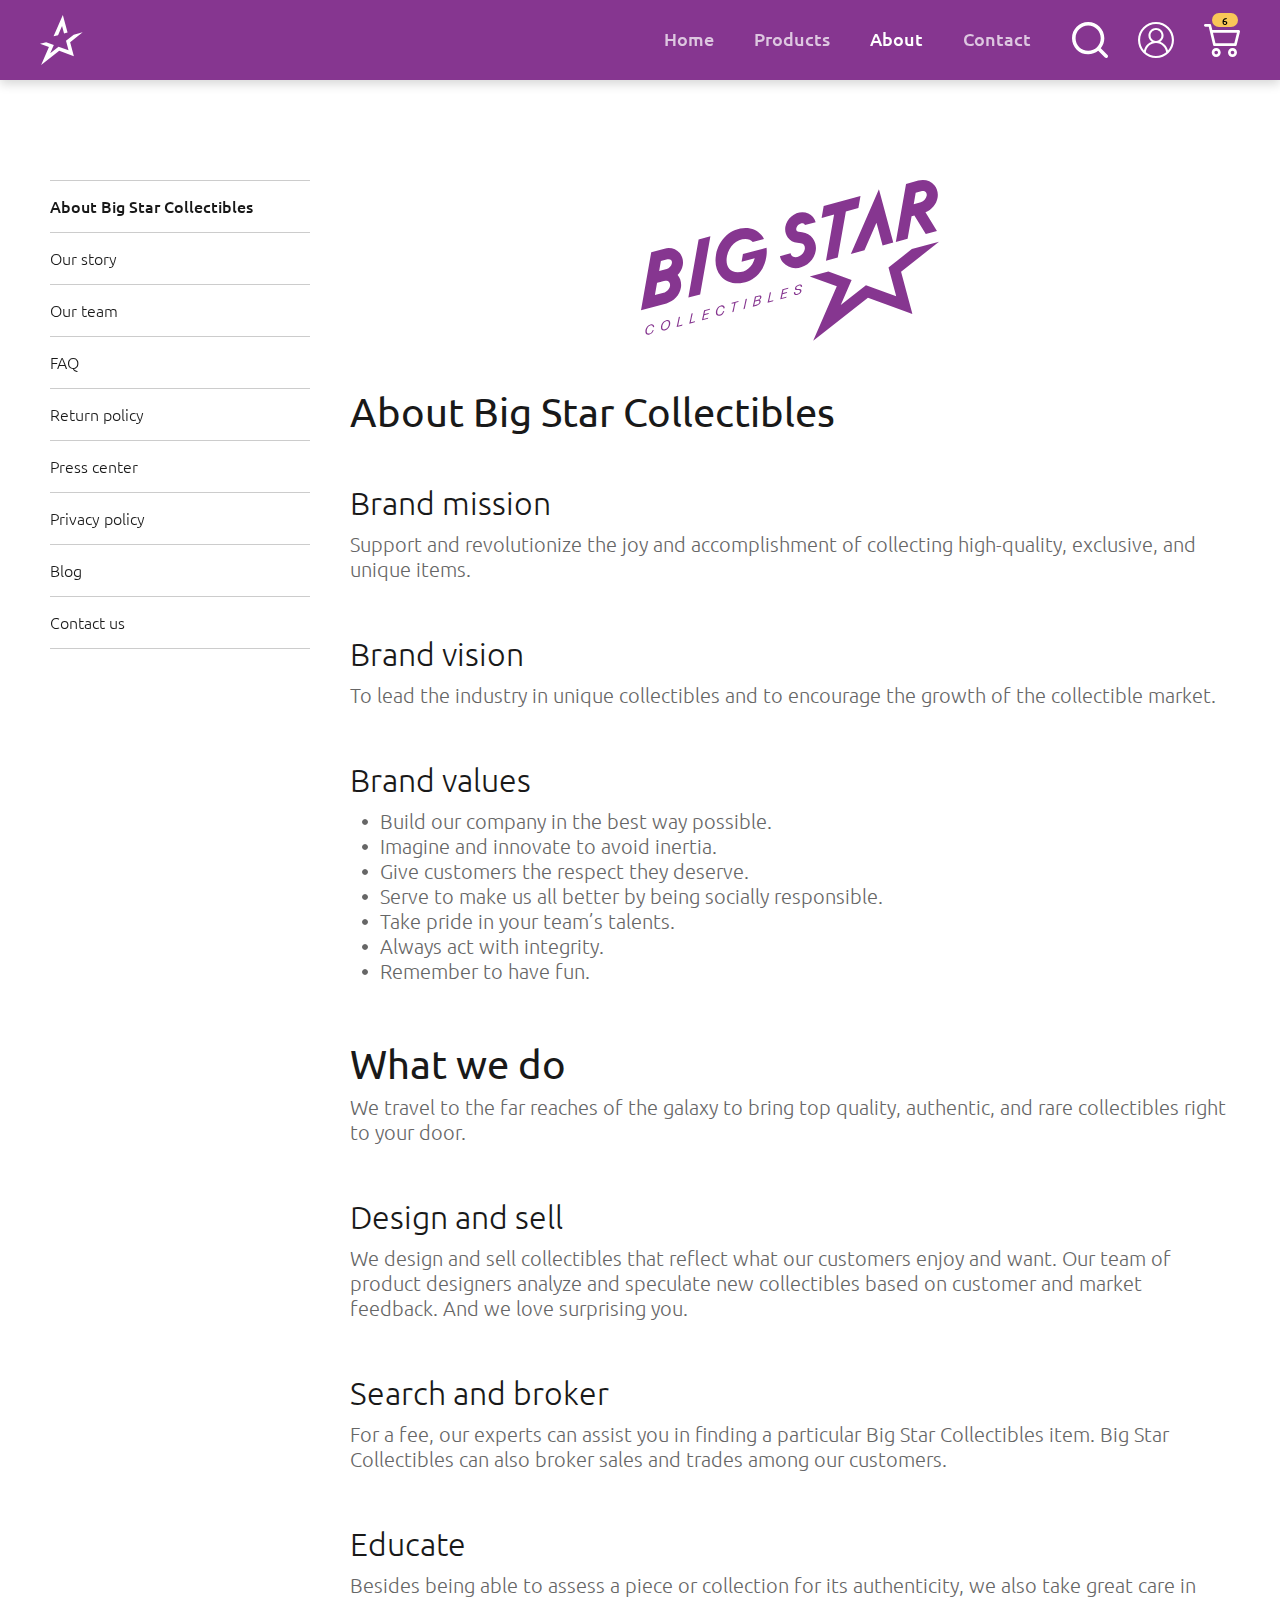
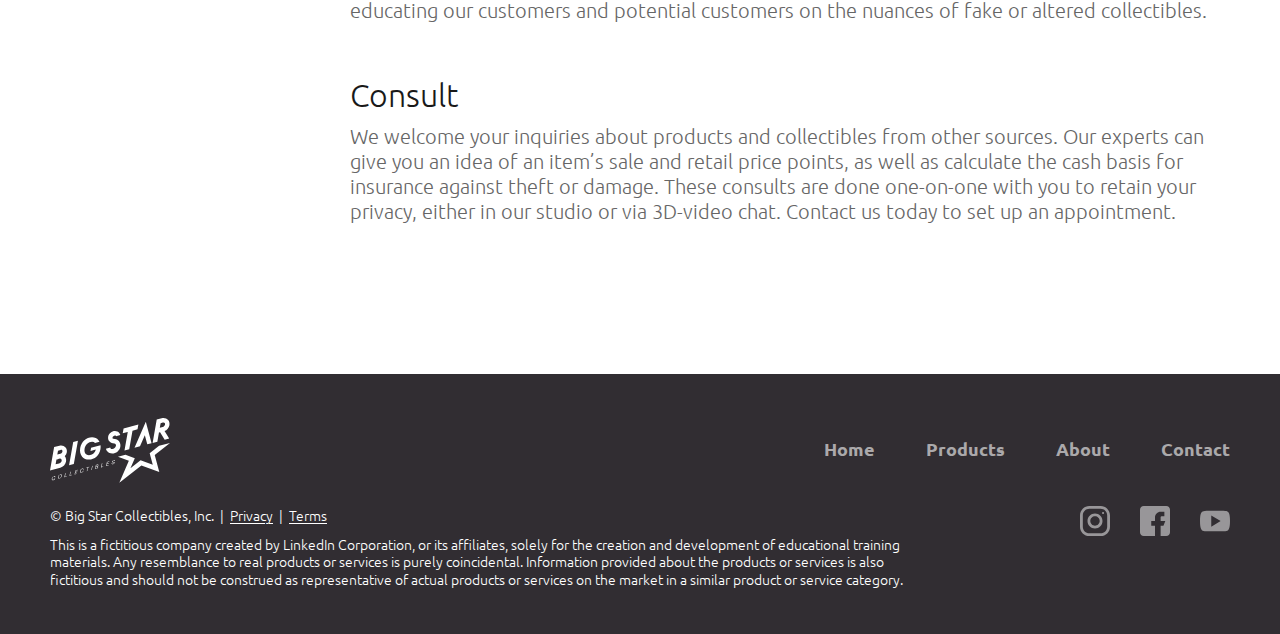
==== commit 83c89f51: "Edits to About page text" ====
--- a/About.html
+++ b/About.html
@@ -164,14 +164,14 @@
             </ul>
           </section>
           <h1>What we do</h1>
-          <p>We go to the far reaches of the galaxy to bring top quality, authentic, and rare collectibles right to your door.</p>
+          <p>We travel to the far reaches of the galaxy to bring top quality, authentic, and rare collectibles right to your door.</p>
           <section>
             <h2>Design and sell</h2>
-            <p>The most apparent of our activities is designing and selling collectibles that reflect what our customers enjoy and want. Our team of product designers analyze and speculate new collectibles based on customer and market feedback. And we love surprising you.</p>
+            <p>We design and sell collectibles that reflect what our customers enjoy and want. Our team of product designers analyze and speculate new collectibles based on customer and market feedback. And we love surprising you.</p>
           </section>
           <section>
             <h2>Search and broker</h2>
-            <p>For a fee, our experts can assist you in finding a particular Big Star Collectibles item that you have been looking for. Big Star Collectibles can also broker sales and trades among our customers.</p>
+            <p>For a fee, our experts can assist you in finding a particular Big Star Collectibles item. Big Star Collectibles can also broker sales and trades among our customers.</p>
           </section>
           <section>
             <h2>Educate</h2>
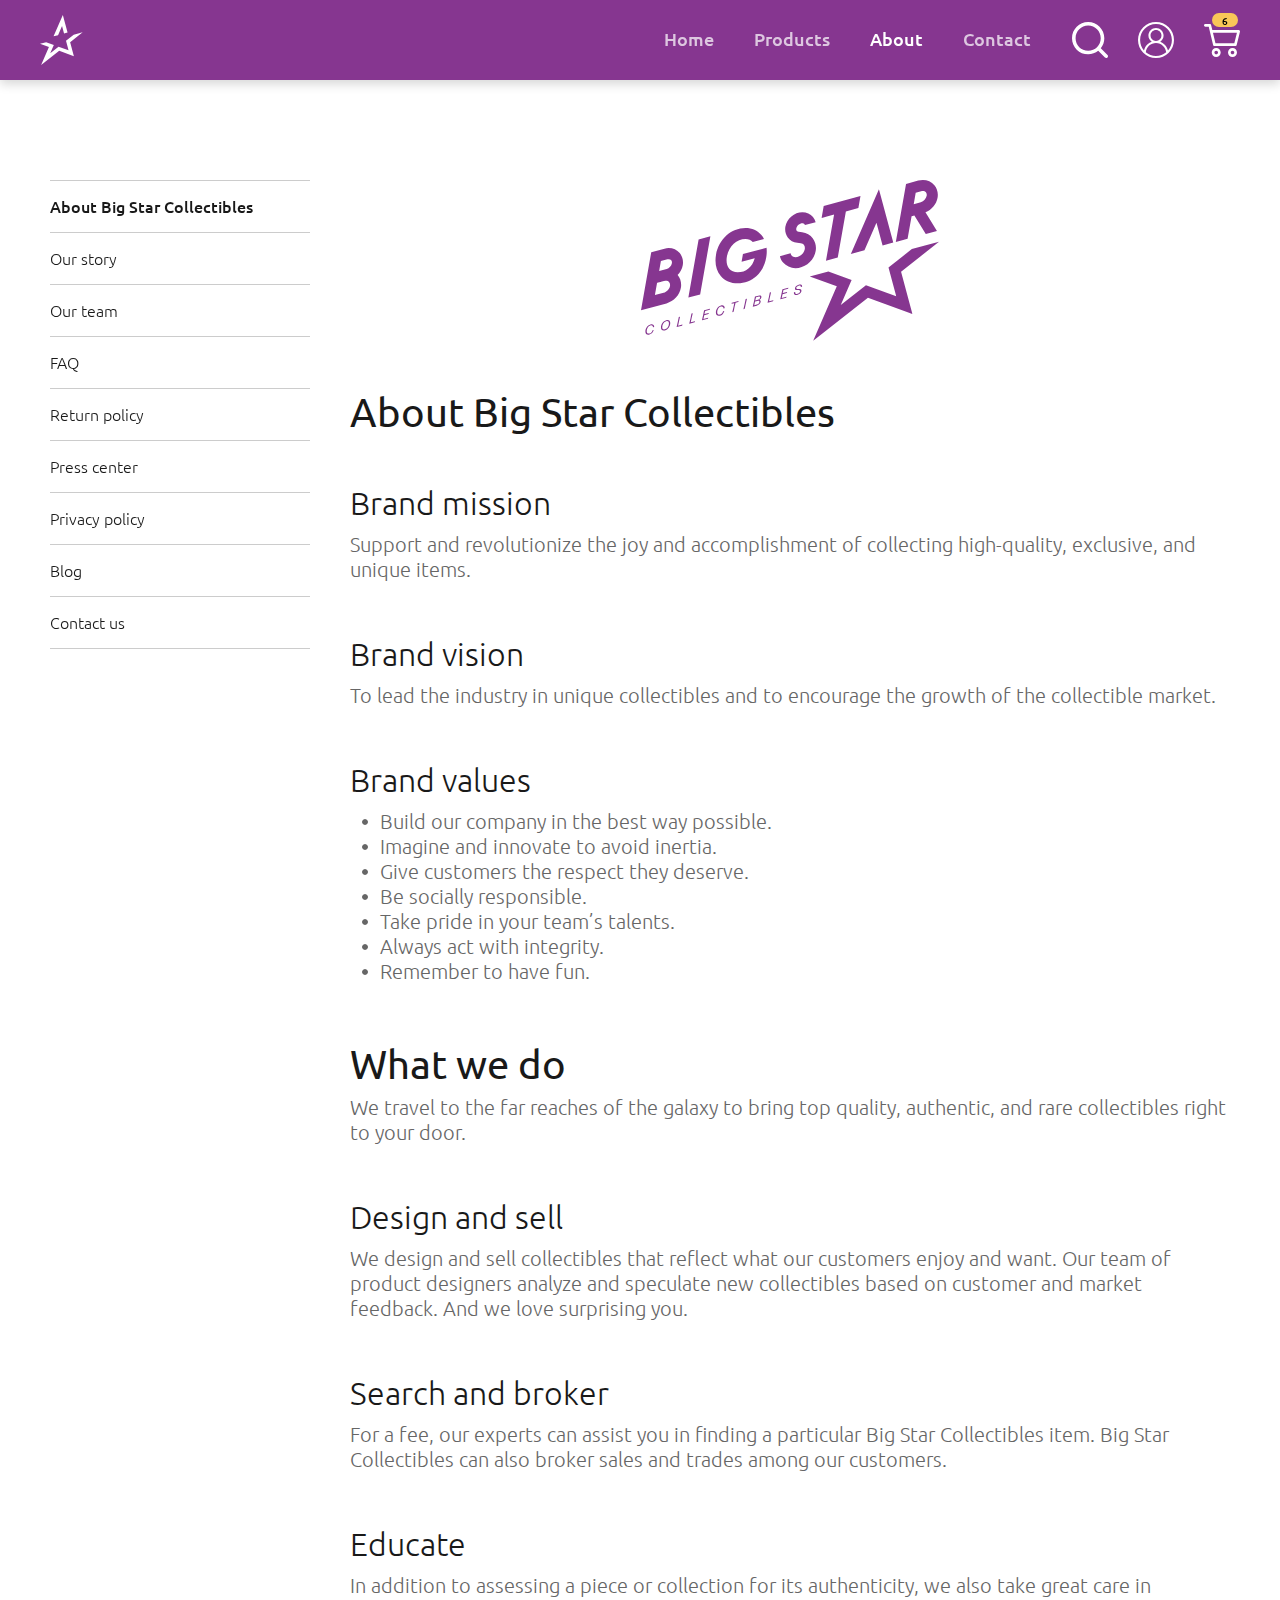
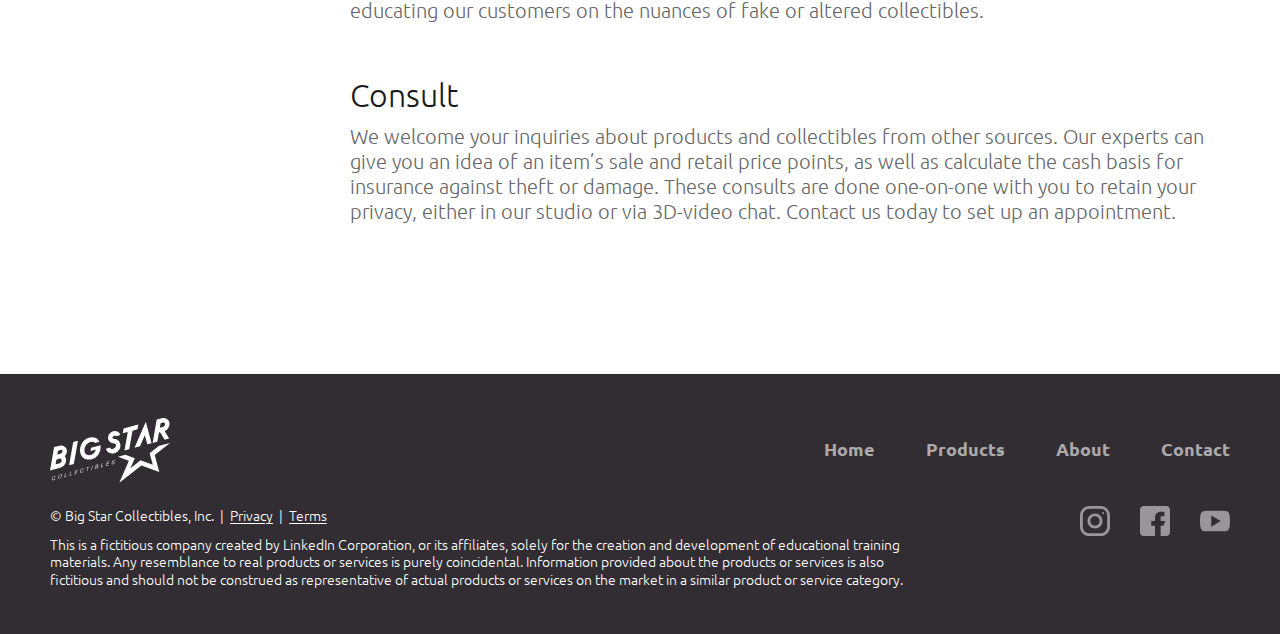
==== commit a63d03b6: "Merge branch 'challenge'" ====
--- a/About.html
+++ b/About.html
@@ -4,7 +4,7 @@
     <meta charset="utf-8">
     <meta name="viewport" content="width=device-width, initial-scale=1, shrink-to-fit=no">
     <meta name="description" content="Big Star Collectibles provides unique, high-quality, authentic collectible items.">
-    <title>About Big Star Collectibles | Big Star Collectibles</title>
+    <title>About | Big Star Collectibles</title>
 
     <!-- stylesheets -->
     <link rel="preconnect" href="https://fonts.googleapis.com">
@@ -157,7 +157,7 @@
               <li>Build our company in the best way possible.</li>
               <li>Imagine and innovate to avoid inertia.</li>
               <li>Give customers the respect they deserve.</li>
-              <li>Serve to make us all better by being socially responsible.</li>
+              <li>Be socially responsible.</li>
               <li>Take pride in your team’s talents.</li>
               <li>Always act with integrity.</li>
               <li>Remember to have fun.</li>
@@ -175,7 +175,7 @@
           </section>
           <section>
             <h2>Educate</h2>
-            <p>Besides being able to assess a piece or collection for its authenticity, we also take great care in educating our customers and potential customers on the nuances of fake or altered collectibles.</p>
+            <p>In addition to assessing a piece or collection for its authenticity, we also take great care in educating our customers on the nuances of fake or altered collectibles.</p>
           </section>
           <section>
             <h2>Consult</h2>
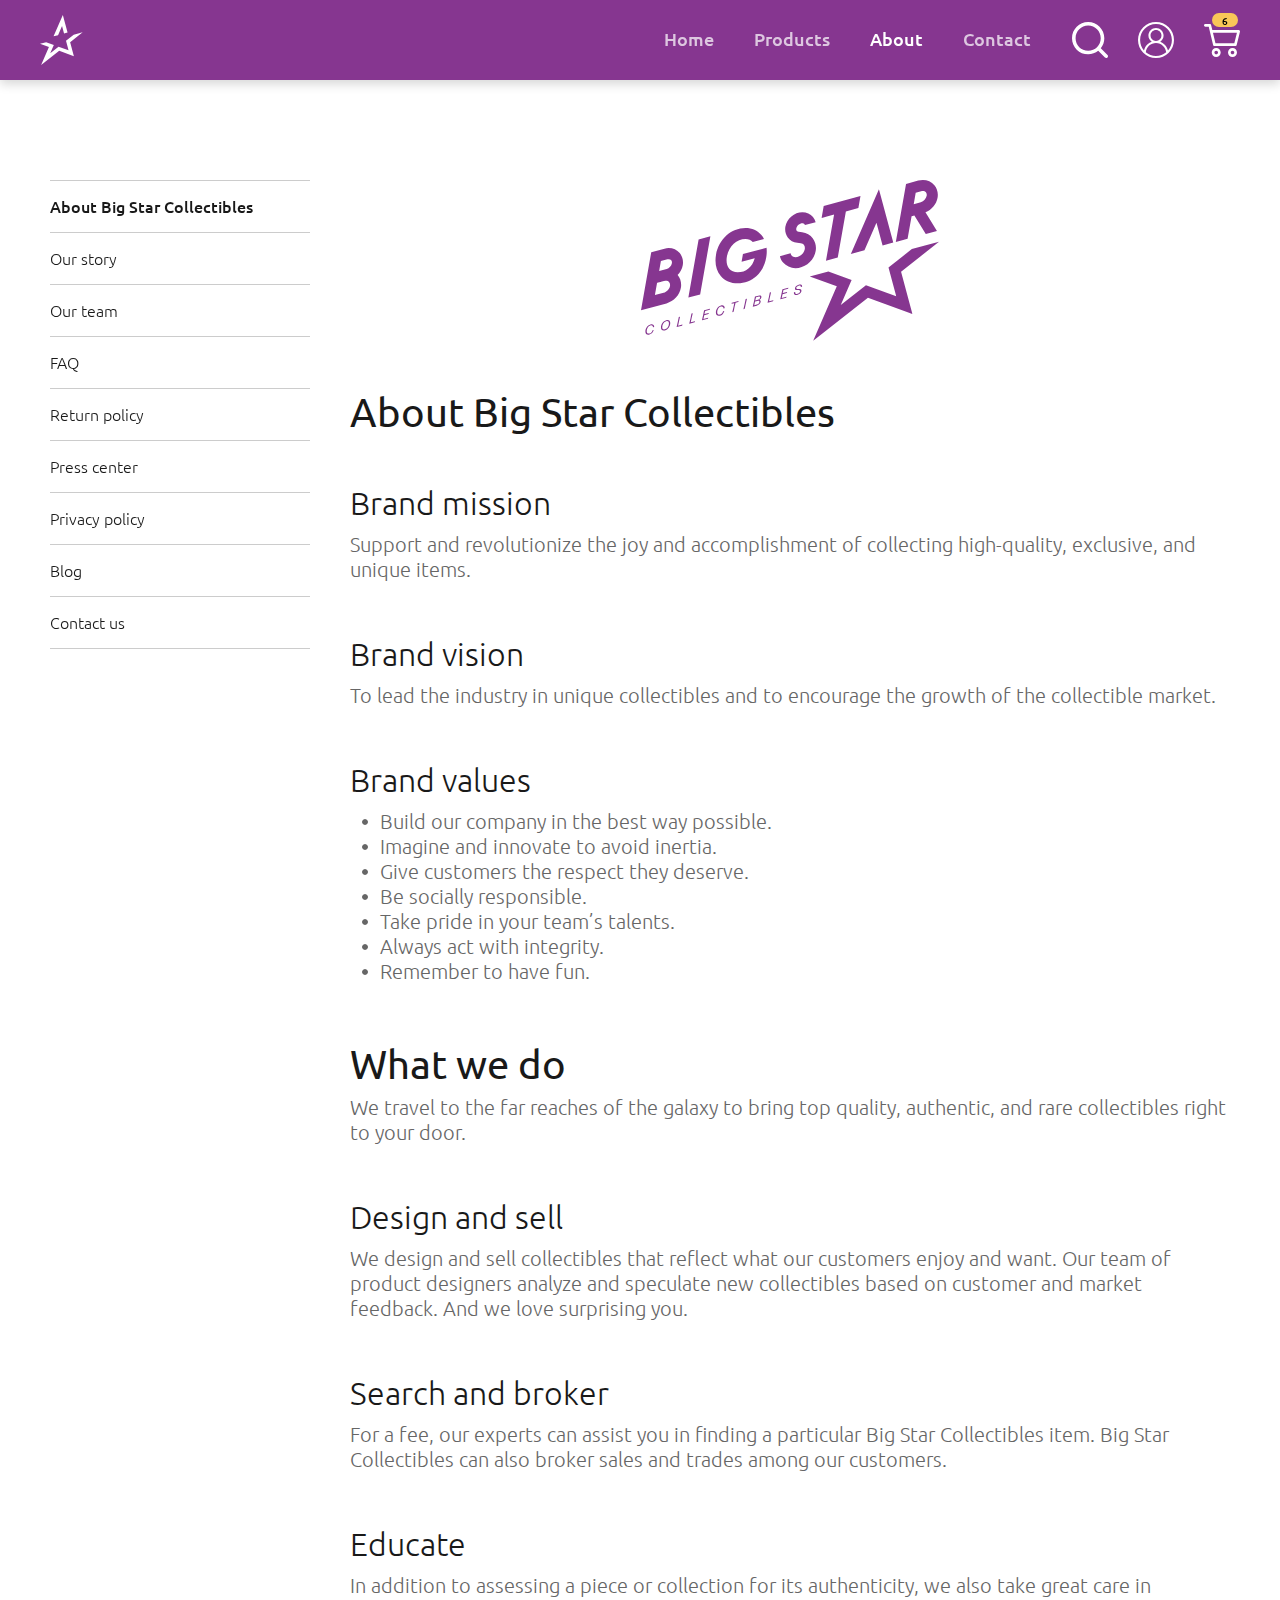
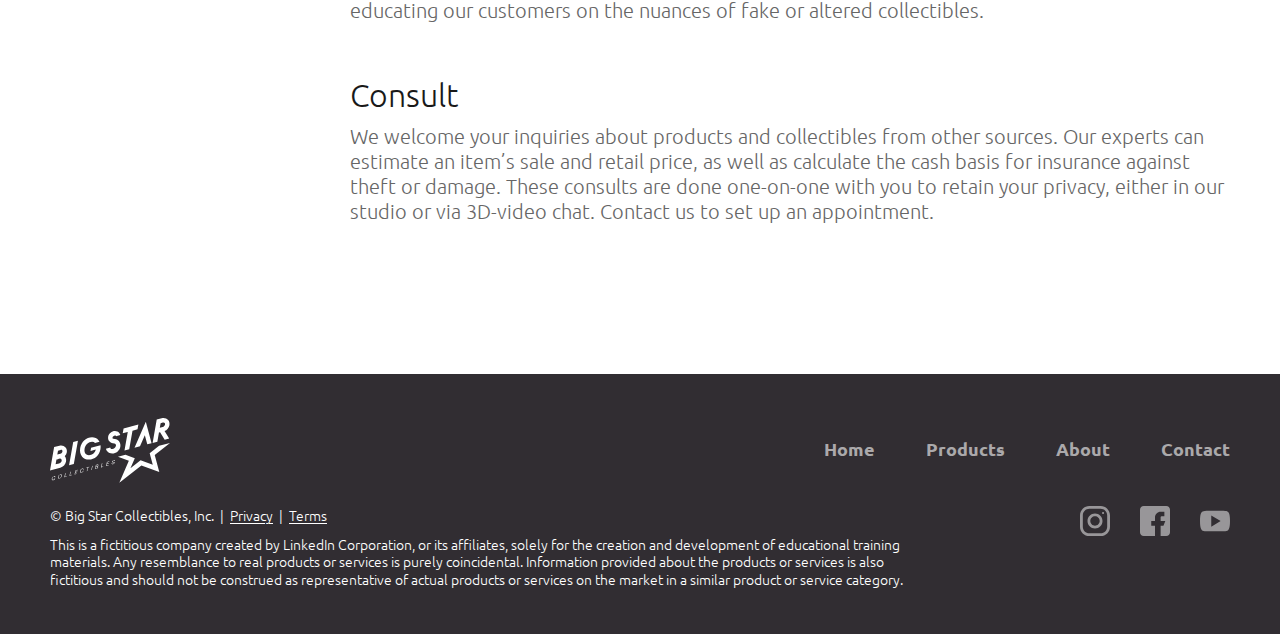
==== commit bb427bd6: "Edits to About page Consult section" ====
--- a/About.html
+++ b/About.html
@@ -179,7 +179,7 @@
           </section>
           <section>
             <h2>Consult</h2>
-            <p>We welcome your inquiries about products and collectibles from other sources. Our experts can give you an idea of an item’s sale and retail price points, as well as calculate the cash basis for insurance against theft or damage. These consults are done one-on-one with you to retain your privacy, either in our studio or via 3D-video chat. Contact us today to set up an appointment.</p>
+            <p>We welcome your inquiries about products and collectibles from other sources. Our experts can estimate an item’s sale and retail price, as well as calculate the cash basis for insurance against theft or damage. These consults are done one-on-one with you to retain your privacy, either in our studio or via 3D-video chat. Contact us to set up an appointment.</p>
           </section>
         </section><!-- / #about -->
 
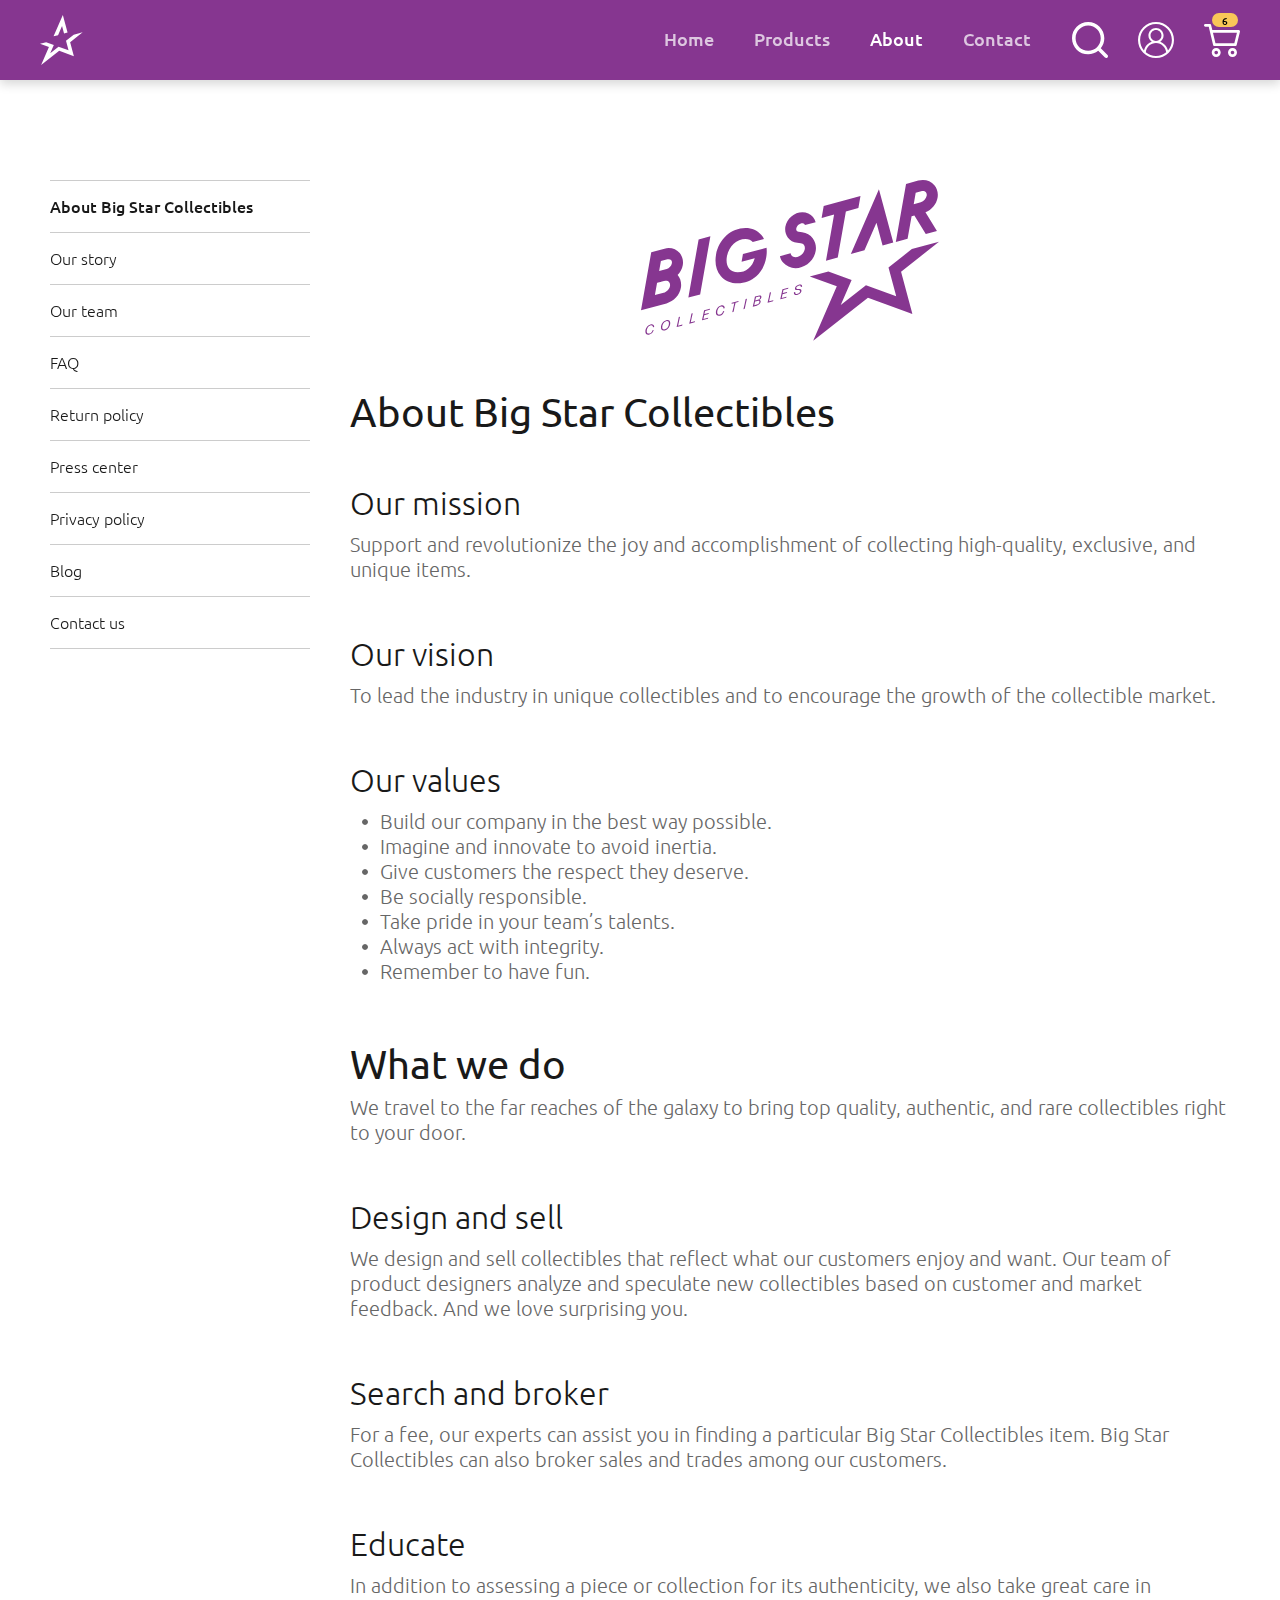
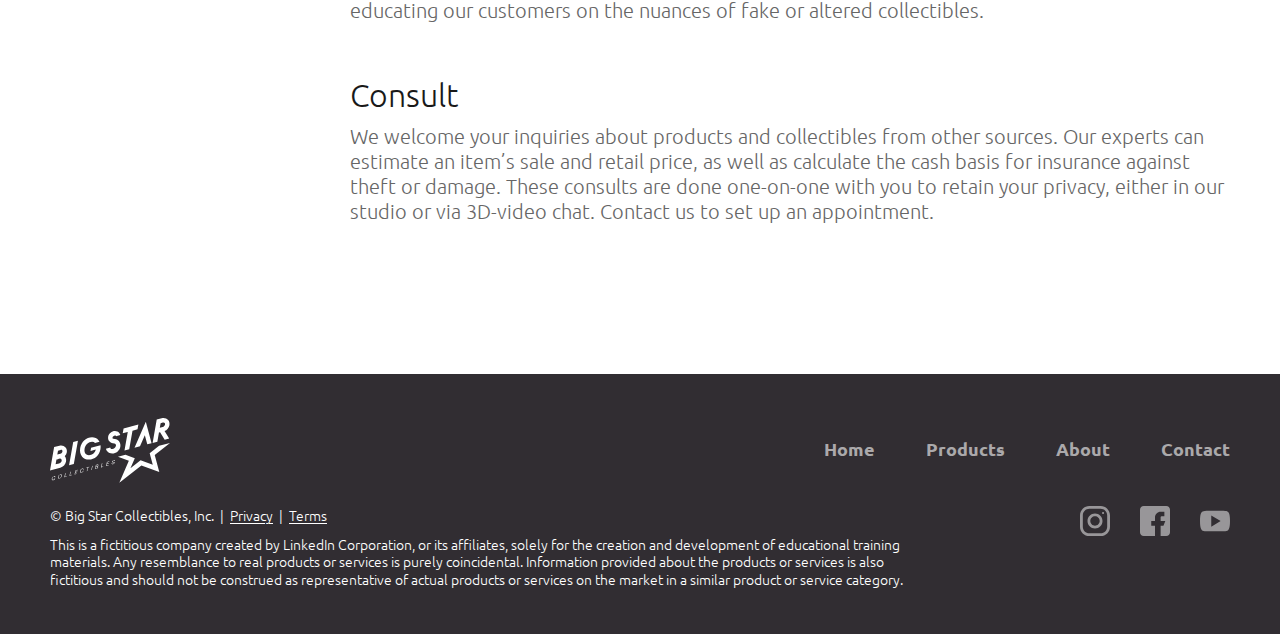
==== commit dfbcc50c: "About page: change Brand Mission to Our Mission" ====
--- a/About.html
+++ b/About.html
@@ -144,15 +144,15 @@
           <img src="images/logo-big-star-H-purple.svg" width="298" alt="Logo of Big Star Collectibles">
           <h1>About Big Star Collectibles</h1>
           <section>
-            <h2>Brand mission</h2>
+            <h2>Our mission</h2>
             <p>Support and revolutionize the joy and accomplishment of collecting high-quality, exclusive, and unique items.</p>
           </section>
           <section>
-            <h2>Brand vision</h2>
+            <h2>Our vision</h2>
             <p>To lead the industry in unique collectibles and to encourage the growth of the collectible market.</p>
           </section>
           <section>
-            <h2>Brand values</h2>
+            <h2>Our values</h2>
             <ul>
               <li>Build our company in the best way possible.</li>
               <li>Imagine and innovate to avoid inertia.</li>
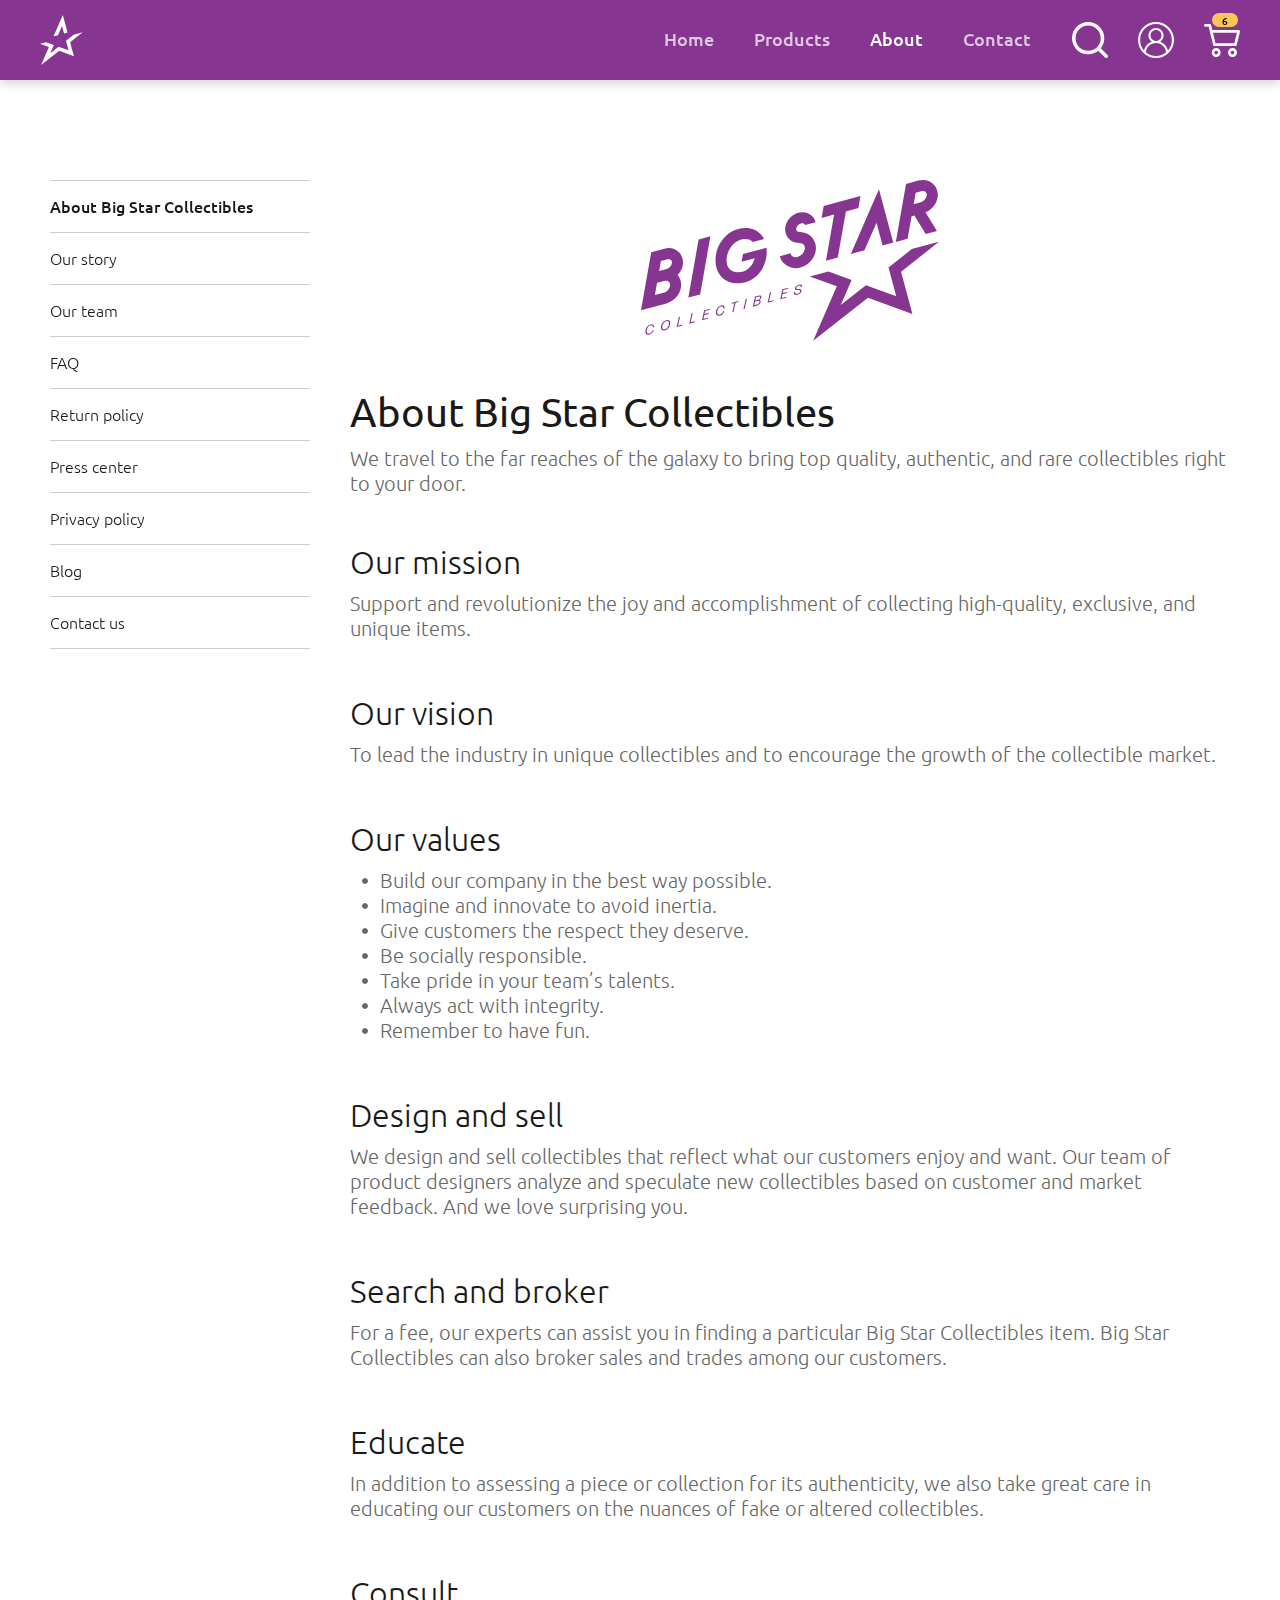
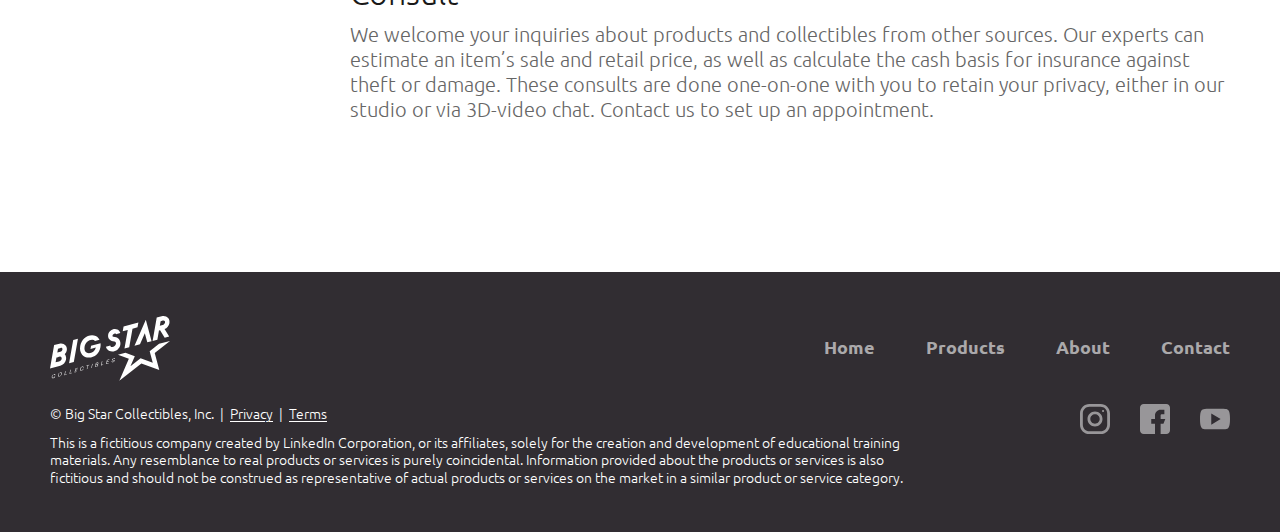
==== commit d1b2050d: "About page: move 'What we do' text to the top" ====
--- a/About.html
+++ b/About.html
@@ -143,6 +143,7 @@
         <section id="about">
           <img src="images/logo-big-star-H-purple.svg" width="298" alt="Logo of Big Star Collectibles">
           <h1>About Big Star Collectibles</h1>
+          <p>We travel to the far reaches of the galaxy to bring top quality, authentic, and rare collectibles right to your door.</p>
           <section>
             <h2>Our mission</h2>
             <p>Support and revolutionize the joy and accomplishment of collecting high-quality, exclusive, and unique items.</p>
@@ -163,8 +164,6 @@
               <li>Remember to have fun.</li>
             </ul>
           </section>
-          <h1>What we do</h1>
-          <p>We travel to the far reaches of the galaxy to bring top quality, authentic, and rare collectibles right to your door.</p>
           <section>
             <h2>Design and sell</h2>
             <p>We design and sell collectibles that reflect what our customers enjoy and want. Our team of product designers analyze and speculate new collectibles based on customer and market feedback. And we love surprising you.</p>
